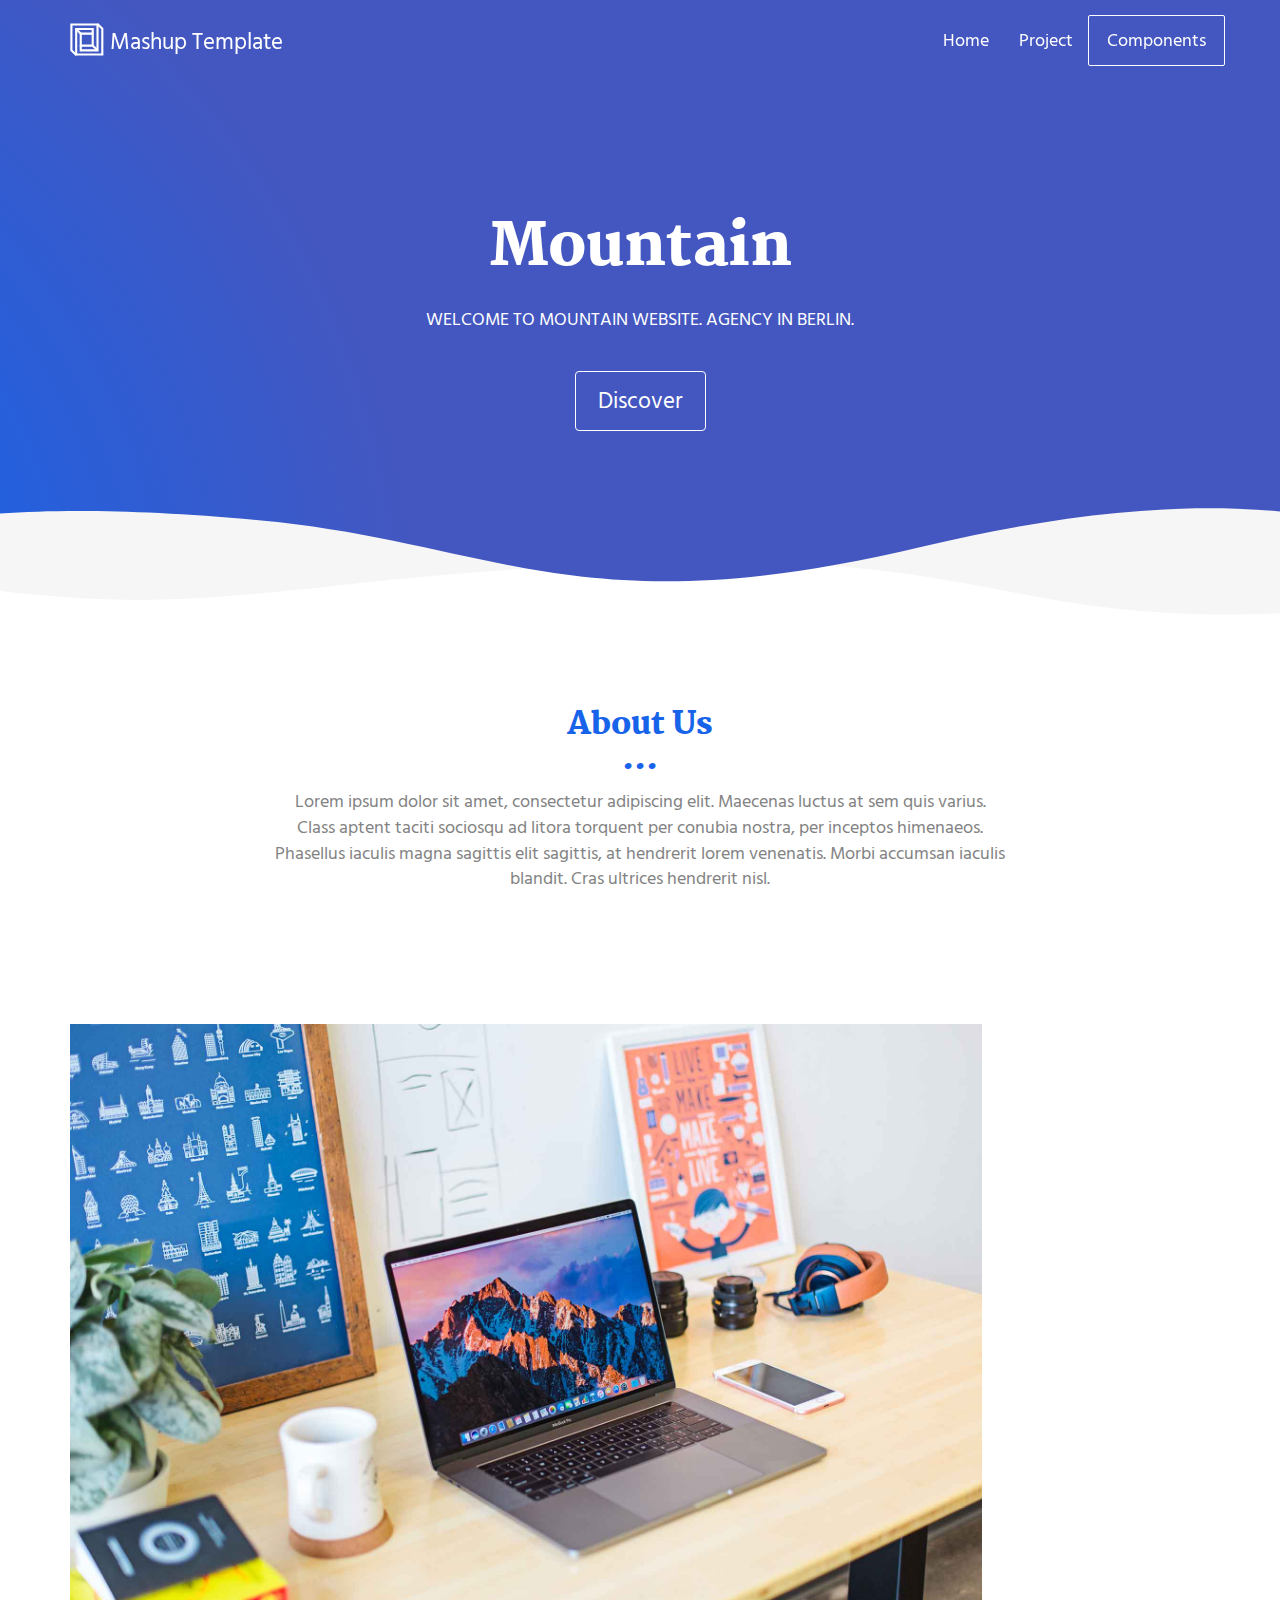
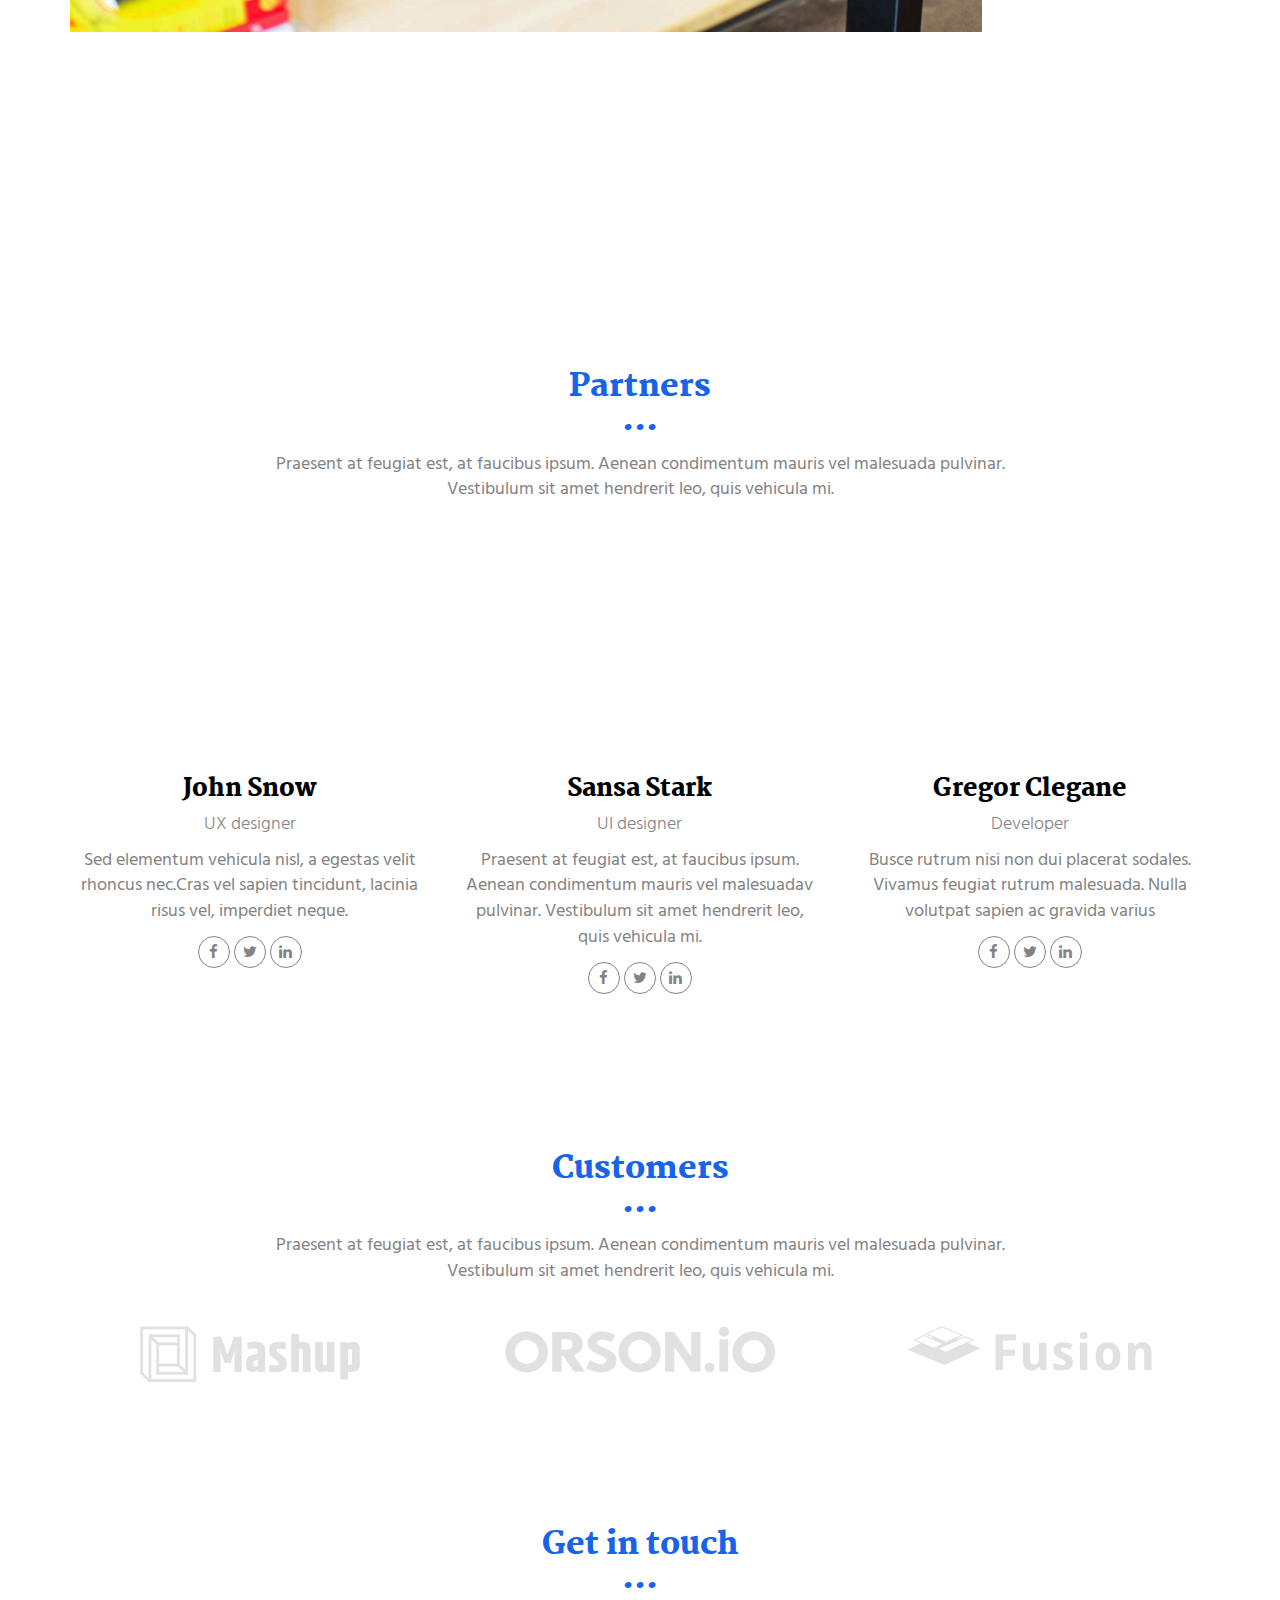
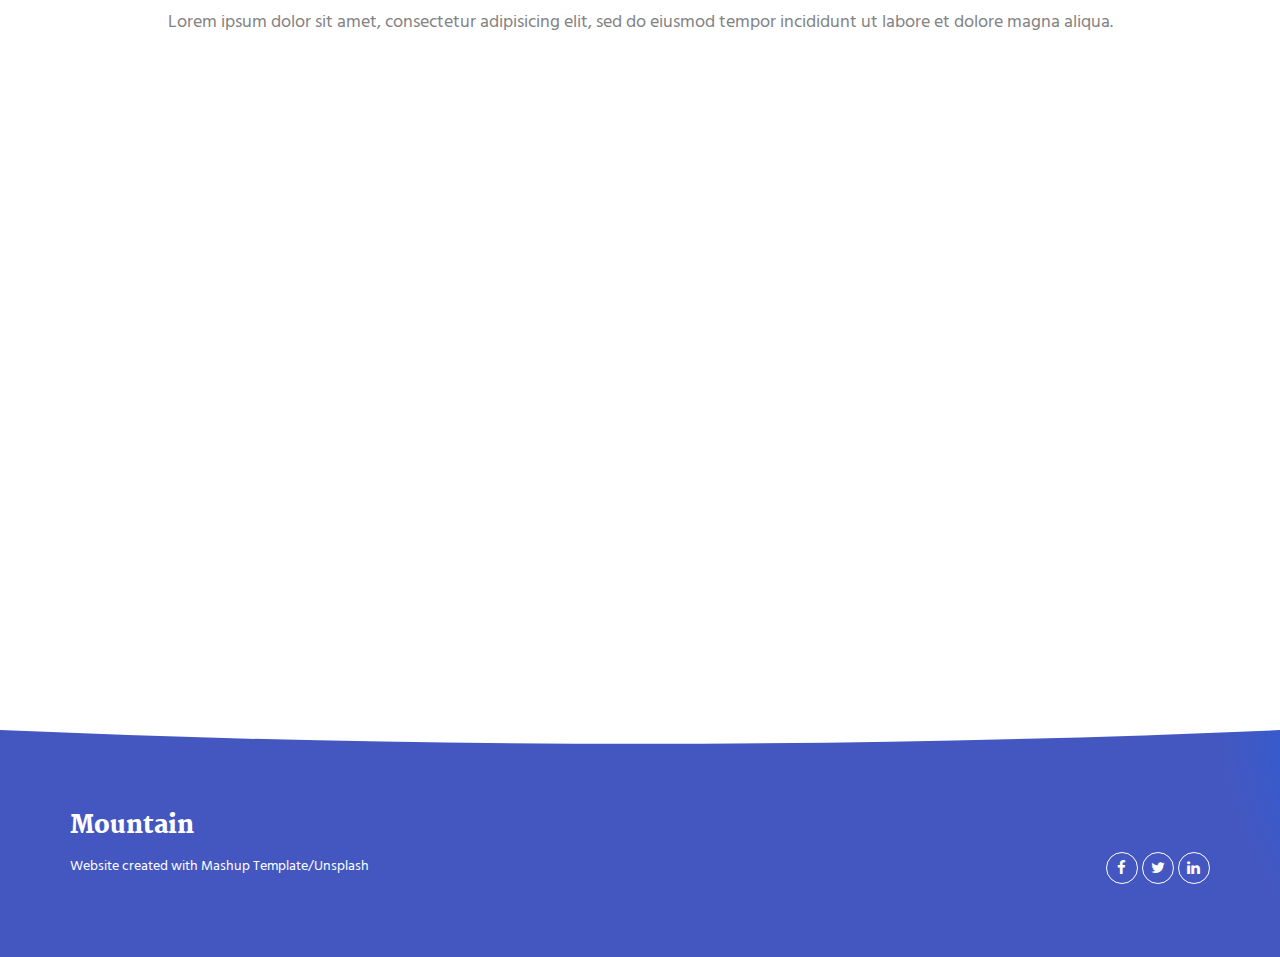
==== mountain/index.html @ 23a7d049 "portfolio format two" ====
<!DOCTYPE html>
<html lang="en">

<head>
  <meta charset="UTF-8">
  <meta content="IE=edge" http-equiv="X-UA-Compatible">
  <meta content="width=device-width,initial-scale=1" name="viewport">
  <meta content="description" name="description">
  <meta name="google" content="notranslate" />
  <meta content="Mashup templates have been developped by Orson.io team" name="author">

  <!-- Disable tap highlight on IE -->
  <meta name="msapplication-tap-highlight" content="no">
  
  
  <link rel="apple-touch-icon" sizes="180x180" href="./assets/apple-icon-180x180.png">
  <link href="./assets/favicon.ico" rel="icon">

  <link href="" rel="stylesheet">


  <title>Title page</title>

<link href="./main.550dcf66.css" rel="stylesheet"></head>

<body> <!-- Add your content of header -->
<header>
  <nav class="navbar navbar-default active">
    <div class="container">
      <div class="navbar-header">
        <button type="button" class="navbar-toggle collapsed" data-toggle="collapse" data-target="#navbar-collapse" aria-expanded="false">
          <span class="sr-only">Toggle navigation</span>
          <span class="icon-bar"></span>
          <span class="icon-bar"></span>
          <span class="icon-bar"></span>
        </button>
        <a class="navbar-brand" href="./index.html" title="">
          <img src="./assets/images/mashup-icon.svg" class="navbar-logo-img" alt="">
          Mashup Template
        </a>
      </div>

      <div class="collapse navbar-collapse" id="navbar-collapse">
        <ul class="nav navbar-nav navbar-right">
          <li><a href="./index.html" title="">Home</a></li>
          <li><a href="./project.html" title="">Project</a></li>
          <li>
            <p>
              <a href="./components.html" class="btn btn-default navbar-btn" title="">Components</a>
            </p>
          </li>

        </ul>
      </div> 
    </div>
  </nav>
</header>

<!-- Add your site or app content here -->
  <div class="hero-full-container background-image-container white-text-container">
    <div class="container">
      <div class="row">
        <div class="col-xs-12">
          <h1>Mountain</h1>
          <p>WELCOME TO MOUNTAIN WEBSITE. AGENCY IN BERLIN.</p>
          <br>
          <a href="./project.html" class="btn btn-default btn-lg" title="">Discover</a>
        </div>
      </div>
    </div>
  </div>

  <div class="section-container">
    <div class="container">
      <div class="row">
        <div class="col-xs-12 col-md-8 col-md-offset-2">
          <div class="text-center">
            <h2>About Us</h2>
            <p>Lorem ipsum dolor sit amet, consectetur adipiscing elit. Maecenas luctus at sem quis varius. 
            <br>
            Class aptent taciti sociosqu ad litora torquent per conubia nostra, per inceptos himenaeos. Phasellus iaculis magna sagittis elit sagittis, at hendrerit lorem venenatis. Morbi accumsan iaculis blandit. Cras ultrices hendrerit nisl.</p>
          </div>
       </div>
      </div>
    </div>
  </div>

  <div class="section-container">
    <div class="container">
      <div class="row">      
          <div class="col-xs-12">


            <div id="carousel-example-generic" class="carousel carousel-fade slide" data-ride="carousel">
                
                <div class="carousel-inner" role="listbox">

                    <div class="item active">
                        <img class="img-responsive" src="./assets/images/img-06.jpg" alt="First slide">
                        <div class="carousel-caption card-shadow reveal">
                          
                          <h3>Moon</h3>
                          <a class="left carousel-control" href="#carousel-example-generic" role="button" data-slide="prev">
                            <i class="fa fa-chevron-left" aria-hidden="true"></i>
                            <span class="sr-only">Previous</span>
                          </a>
                          <a class="right carousel-control" href="#carousel-example-generic" role="button" data-slide="next">
                            <i class="fa fa-chevron-right" aria-hidden="true"></i>
                            <span class="sr-only">Next</span>
                          </a>
                          <p>
                            Sed id tellus in risus pre
                            tium imperdiet eu lobortis dolor. Sed pellentesque, urna ac viverra lacinia, erat mauris venenatis purus, mollis egestas urna purus ac ex.
                            Aenean nunc sem, lobortis at elit non, lobortis laoreet nibh. Maecenas at mi ipsum.
                          </p>
                          
                          <p>
                            Quisque tempor, ligula pharetra luctus elementum, arcu nisl suscipit ante, pharetra commodo dui est et enim. Sed eu vestibulum elit. Donec ut libero non.
                          </p>
                          <a href="./project.html" class="btn btn-primary" title="">
                            Discover
                          </a>
                        </div>
                    </div>
                    <div class="item">
                        <img class="img-responsive" src="./assets/images/img-07.jpg" alt="First slide">
                        <div class="carousel-caption card-shadow reveal">

                          <h3>Lbortis</h3>
                            <a class="left carousel-control" href="#carousel-example-generic" role="button" data-slide="prev">
                              <i class="fa fa-chevron-left" aria-hidden="true"></i>
                              <span class="sr-only">Previous</span>
                            </a>
                            <a class="right carousel-control" href="#carousel-example-generic" role="button" data-slide="next">
                              <i class="fa fa-chevron-right" aria-hidden="true"></i>
                              <span class="sr-only">Next</span>
                            </a>
                          <p>
                            Pre id tellus in risus pre
                            tium imperdiet eu lobortis dolor. Sed pellentesque, urna ac viverra lacinia, erat mauris venenatis purus, mollis egestas urna purus ac ex.
                            Aenean nunc sem, lobortis at elit non, lobortis laoreet nibh. Maecenas at mi ipsum.
                          </p>
                          
                          <p>
                            Quisque tempor, ligula pharetra luctus elementum, arcu nisl suscipit ante, pharetra commodo dui est et enim. Sed eu vestibulum elit. Donec ut libero non.
                          </p>
                          <a href="./project.html" class="btn btn-primary" title="">
                            Discover
                          </a>
                        </div>
                    </div>
                </div>
               
            </div>

           
          </div>
          
        </div>  
      
    </div>
  </div>

  <div class="section-container">
    <div class="container text-center">
      <div class="row section-container-spacer">
        <div class="col-xs-12 col-md-12">
          <h2>Partners</h2>
          <p>Praesent at feugiat est, at faucibus ipsum. Aenean condimentum mauris vel malesuada pulvinar. <br>Vestibulum sit amet hendrerit leo, quis vehicula mi.</p>
        </div>  
      </div>
      <div class="row">
        <div class="col-xs-12 col-md-4">
          <img src="./assets/images/profil-01.jpg" alt="" class="reveal img-responsive reveal-content image-center">
          <h3>John Snow</h3>
          <h4>UX designer</h4>
          <p>Sed elementum vehicula nisl, a egestas velit rhoncus nec.Cras vel sapien tincidunt, lacinia risus vel, imperdiet neque.</p>
          <p>
            <a href="https://facebook.com/" class="social-round-icon fa-icon" title="">
              <i class="fa fa-facebook" aria-hidden="true"></i>
            </a>
            <a href="https://twitter.com/" class="social-round-icon fa-icon" title="">
              <i class="fa fa-twitter" aria-hidden="true"></i>
            </a>
            <a href="https://www.linkedin.com/" class="social-round-icon fa-icon" title="">
              <i class="fa fa-linkedin" aria-hidden="true"></i>
            </a>
          </p>
        </div>
       
        <div class="col-xs-12 col-md-4">
          <img src="./assets/images/profil-02.jpg" alt="" class="reveal img-responsive reveal-content image-center">
          <h3>Sansa Stark</h3>
          <h4>UI designer</h4>
          <p>Praesent at feugiat est, at faucibus ipsum. Aenean condimentum mauris vel malesuadav pulvinar. Vestibulum sit amet hendrerit leo, quis vehicula mi.</p>
          <p>
            <a href="https://facebook.com/" class="social-round-icon fa-icon" title="">
              <i class="fa fa-facebook" aria-hidden="true"></i>
            </a>
            <a href="https://twitter.com/" class="social-round-icon fa-icon" title="">
              <i class="fa fa-twitter" aria-hidden="true"></i>
            </a>
            <a href="https://www.linkedin.com/" class="social-round-icon fa-icon" title="">
              <i class="fa fa-linkedin" aria-hidden="true"></i>
            </a>
          </p>
        </div>
        <div class="col-xs-12 col-md-4">
          <img src="./assets/images/profil-03.jpg" alt="" class="reveal img-responsive reveal-content image-center">
          <h3>Gregor Clegane</h3>
          <h4>Developer</h4>
          <p>Busce rutrum nisi non dui placerat sodales. Vivamus feugiat rutrum malesuada. Nulla volutpat sapien ac gravida varius</p>
          <p>
            <a href="https://facebook.com/" class="social-round-icon fa-icon" title="">
              <i class="fa fa-facebook" aria-hidden="true"></i>
            </a>
            <a href="https://twitter.com/" class="social-round-icon fa-icon" title="">
              <i class="fa fa-twitter" aria-hidden="true"></i>
            </a>
            <a href="https://www.linkedin.com/" class="social-round-icon fa-icon" title="">
              <i class="fa fa-linkedin" aria-hidden="true"></i>
            </a>
          </p>
        </div>
      </div>
    </div>
  </div>

  <div class="section-container">
    <div class="container text-center">
      <div class="row section-container-spacer">
        <div class="col-xs-12 col-md-12">
          <h2 class="text-center">Customers</h2>
          <p>Praesent at feugiat est, at faucibus ipsum. Aenean condimentum mauris vel malesuada pulvinar. <br>Vestibulum sit amet hendrerit leo, quis vehicula mi.</p>
        </div>  
      </div>
      <div class="row">
        <div class="col-xs-12 col-md-4">
          <img src="./assets/images/logo-01.png" alt="" class="img-responsive reveal-content image-center">

        </div>
       
        <div class="col-xs-12 col-md-4">
          <img src="./assets/images/logo-02.png" alt="" class="img-responsive reveal-content image-center">
        </div>
        <div class="col-xs-12 col-md-4">
          <img src="./assets/images/logo-03.png" alt="" class="img-responsive reveal-content image-center">
        </div>
      </div>
    </div>
  </div>
 
 
  <div class="section-container contact-container">
    <div class="container">
      <div class="row">
        <div class="col-xs-12 col-md-12">
          <div class="section-container-spacer">
            <h2 class="text-center">Get in touch</h2>
            <p class="text-center">Lorem ipsum dolor sit amet, consectetur adipisicing elit, sed do eiusmod
            tempor incididunt ut labore et dolore magna aliqua.</p>
          </div>
          <div class="card-container">
            <div class="card card-shadow col-xs-10 col-xs-offset-1 col-md-8 col-md-offset-2 reveal">
              <form action="" class="reveal-content">
                <div class="row">
                  <div class="col-md-7">
                    <div class="form-group">
                      <input type="email" class="form-control" id="email" placeholder="Email">
                    </div>
                    <div class="form-group">
                      <input type="text" class="form-control" id="subject" placeholder="Subject">
                    </div>
                    <div class="form-group">
                      <textarea class="form-control" rows="3" placeholder="Enter your message"></textarea>
                    </div>
                    <button type="submit" class="btn btn-primary">Send message</button>
                  </div>
                  <div class="col-md-5">
                    <ul class="list-unstyled address-container">
                      <li>
                        <span class="fa-icon">
                          <i class="fa fa-phone" aria-hidden="true"></i>
                        </span>
                        + 33 9 07 45 12 65
                      </li>
                      <li>
                        <span class="fa-icon">
                          <i class="fa fa fa-map-o" aria-hidden="true"></i>
                        </span>
                        42 rue Moulbert 75016 Paris
                      </li>
                    </ul>
                  </div>
                </div>
              </form>
            </div>
            <div class="card-image col-xs-12" style="background-image: url('/assets/images/img-01.jpg')">
            </div>
          </div>
        </div>  
      </div>
    </div>
  </div>

<script>
  document.addEventListener("DOMContentLoaded", function (event) {
    navbarFixedTopAnimation();
  });
</script>

<footer class="footer-container white-text-container">
  <div class="container">
    <div class="row">

     
      <div class="col-xs-12">
        <h3>Mountain</h3>

        <div class="row">
          <div class="col-xs-12 col-sm-7">
            <p><small>Website created with <a href="http://www.mashup-template.com/" title="Create website with free html template">Mashup Template</a>/<a href="https://www.unsplash.com/" title="Beautiful Free Images">Unsplash</a></small>
            </p>
          </div>
          <div class="col-xs-12 col-sm-5">
            <p class="text-right">
              <a href="https://facebook.com/" class="social-round-icon white-round-icon fa-icon" title="">
                <i class="fa fa-facebook" aria-hidden="true"></i>
              </a>
              <a href="https://twitter.com/" class="social-round-icon white-round-icon fa-icon" title="">
                <i class="fa fa-twitter" aria-hidden="true"></i>
              </a>
              <a href="https://www.linkedin.com/" class="social-round-icon white-round-icon fa-icon" title="">
                <i class="fa fa-linkedin" aria-hidden="true"></i>
              </a>
            </p>
          </div>
        </div>
        
        
      </div>
    </div>
  </div>
</footer>

<script>
  document.addEventListener("DOMContentLoaded", function (event) {
    navActivePage();
    scrollRevelation('.reveal');
  });
</script>

<!-- Google Analytics: change UA-XXXXX-X to be your site's ID 

<script>
  (function (i, s, o, g, r, a, m) {
    i['GoogleAnalyticsObject'] = r; i[r] = i[r] || function () {
      (i[r].q = i[r].q || []).push(arguments)
    }, i[r].l = 1 * new Date(); a = s.createElement(o),
      m = s.getElementsByTagName(o)[0]; a.async = 1; a.src = g; m.parentNode.insertBefore(a, m)
  })(window, document, 'script', '//www.google-analytics.com/analytics.js', 'ga');
  ga('create', 'UA-XXXXX-X', 'auto');
  ga('send', 'pageview');
</script>

--> <script type="text/javascript" src="./main.0cf8b554.js"></script></body>

</html>
---- mountain/main.550dcf66.css ----
@import url(https://fonts.googleapis.com/css?family=Hind+Siliguri:300,600|Martel:400,900);@import url(https://maxcdn.bootstrapcdn.com/font-awesome/4.7.0/css/font-awesome.min.css);/*!
 * Bootstrap v3.3.7 (http://getbootstrap.com)
 * Copyright 2011-2016 Twitter, Inc.
 * Licensed under MIT (https://github.com/twbs/bootstrap/blob/master/LICENSE)
 */
/*! normalize.css v3.0.3 | MIT License | github.com/necolas/normalize.css */html{font-family:sans-serif;-ms-text-size-adjust:100%;-webkit-text-size-adjust:100%}body{margin:0}article,aside,details,figcaption,figure,footer,header,hgroup,main,menu,nav,section,summary{display:block}audio,canvas,progress,video{display:inline-block;vertical-align:baseline}audio:not([controls]){display:none;height:0}[hidden],template{display:none}a{background-color:transparent}a:active,a:hover{outline:0}abbr[title]{border-bottom:1px dotted}b,strong{font-weight:700}dfn{font-style:italic}h1{font-size:2em;margin:.67em 0}mark{background:#ff0;color:#000}small{font-size:80%}sub,sup{font-size:75%;line-height:0;position:relative;vertical-align:baseline}sup{top:-.5em}sub{bottom:-.25em}img{border:0}svg:not(:root){overflow:hidden}figure{margin:1em 40px}hr{box-sizing:content-box;height:0}pre{overflow:auto}code,kbd,pre,samp{font-family:monospace,monospace;font-size:1em}button,input,optgroup,select,textarea{color:inherit;font:inherit;margin:0}button{overflow:visible}button,select{text-transform:none}button,html input[type=button],input[type=reset],input[type=submit]{-webkit-appearance:button;cursor:pointer}button[disabled],html input[disabled]{cursor:default}button::-moz-focus-inner,input::-moz-focus-inner{border:0;padding:0}input{line-height:normal}input[type=checkbox],input[type=radio]{box-sizing:border-box;padding:0}input[type=number]::-webkit-inner-spin-button,input[type=number]::-webkit-outer-spin-button{height:auto}input[type=search]{-webkit-appearance:textfield;box-sizing:content-box}input[type=search]::-webkit-search-cancel-button,input[type=search]::-webkit-search-decoration{-webkit-appearance:none}fieldset{border:1px solid silver;margin:0 2px;padding:.35em .625em .75em}textarea{overflow:auto}optgroup{font-weight:700}table{border-collapse:collapse;border-spacing:0}td,th{padding:0}

/*! Source: https://github.com/h5bp/html5-boilerplate/blob/master/src/css/main.css */@media print{*,:after,:before{background:transparent!important;color:#000!important;box-shadow:none!important;text-shadow:none!important}a,a:visited{text-decoration:underline}a[href]:after{content:" (" attr(href) ")"}abbr[title]:after{content:" (" attr(title) ")"}a[href^="#"]:after,a[href^="javascript:"]:after{content:""}blockquote,pre{border:1px solid #999;page-break-inside:avoid}thead{display:table-header-group}img,tr{page-break-inside:avoid}img{max-width:100%!important}h2,h3,p{orphans:3;widows:3}h2,h3{page-break-after:avoid}.navbar{display:none}.btn>.caret,.dropup>.btn>.caret{border-top-color:#000!important}.label{border:1px solid #000}.table{border-collapse:collapse!important}.table td,.table th{background-color:#fff!important}.table-bordered td,.table-bordered th{border:1px solid #ddd!important}}*,:after,:before{-webkit-box-sizing:border-box;-moz-box-sizing:border-box;box-sizing:border-box}html{font-size:10px;-webkit-tap-highlight-color:transparent}body{font-family:Hind Siliguri,Helvetica,Arial,sans-serif;font-size:18px;line-height:1.42857;color:#838383;background-color:#fff}button,input,select,textarea{font-family:inherit;font-size:inherit;line-height:inherit}a{color:#1763e9;text-decoration:none}a:focus,a:hover{color:#1045a4;text-decoration:underline}a:focus{outline:5px auto -webkit-focus-ring-color;outline-offset:-2px}figure{margin:0}img{vertical-align:middle}.img-responsive{display:block;max-width:100%;height:auto}.img-rounded{border-radius:4px}.img-thumbnail{padding:4px;line-height:1.42857;background-color:#fff;border:1px solid #ddd;border-radius:2px;-webkit-transition:all .2s ease-in-out;-o-transition:all .2s ease-in-out;transition:all .2s ease-in-out;display:inline-block;max-width:100%;height:auto}.img-circle{border-radius:50%}hr{margin-top:25px;margin-bottom:25px;border:0;border-top:1px solid #eee}.sr-only{position:absolute;width:1px;height:1px;margin:-1px;padding:0;overflow:hidden;clip:rect(0,0,0,0);border:0}.sr-only-focusable:active,.sr-only-focusable:focus{position:static;width:auto;height:auto;margin:0;overflow:visible;clip:auto}[role=button]{cursor:pointer}.h1,.h2,.h3,.h4,.h5,.h6,h1,h2,h3,h4,h5,h6{font-family:Martel,Times New Roman,Times,serif;font-weight:900;line-height:1.1;color:#1763e9}.h1 .small,.h1 small,.h2 .small,.h2 small,.h3 .small,.h3 small,.h4 .small,.h4 small,.h5 .small,.h5 small,.h6 .small,.h6 small,h1 .small,h1 small,h2 .small,h2 small,h3 .small,h3 small,h4 .small,h4 small,h5 .small,h5 small,h6 .small,h6 small{font-weight:400;line-height:1;color:#777}.h1,.h2,.h3,h1,h2,h3{margin-top:25px;margin-bottom:12.5px}.h1 .small,.h1 small,.h2 .small,.h2 small,.h3 .small,.h3 small,h1 .small,h1 small,h2 .small,h2 small,h3 .small,h3 small{font-size:65%}.h4,.h5,.h6,h4,h5,h6{margin-top:12.5px;margin-bottom:12.5px}.h4 .small,.h4 small,.h5 .small,.h5 small,.h6 .small,.h6 small,h4 .small,h4 small,h5 .small,h5 small,h6 .small,h6 small{font-size:75%}.h1,h1{font-size:59px}.h2,h2{font-size:31px}.h3,h3{font-size:24px}.h4,.h5,h4,h5{font-size:18px}.h6,h6{font-size:16px}p{margin:0 0 12.5px}.lead{margin-bottom:25px;font-size:20px;font-weight:300;line-height:1.4}@media (min-width:768px){.lead{font-size:27px}}.small,small{font-size:77%}.mark,mark{background-color:#fcf8e3;padding:.2em}.text-left{text-align:left}.text-right{text-align:right}.text-center{text-align:center}.text-justify{text-align:justify}.text-nowrap{white-space:nowrap}.text-lowercase{text-transform:lowercase}.initialism,.text-uppercase{text-transform:uppercase}.text-capitalize{text-transform:capitalize}.text-muted{color:#777}.text-primary{color:#1763e9}a.text-primary:focus,a.text-primary:hover{color:#124fbb}.text-success{color:#fff}a.text-success:focus,a.text-success:hover{color:#e6e6e6}.text-info{color:#31708f}a.text-info:focus,a.text-info:hover{color:#245269}.text-warning{color:#8a6d3b}a.text-warning:focus,a.text-warning:hover{color:#66512c}.text-danger{color:#fff}a.text-danger:focus,a.text-danger:hover{color:#e6e6e6}.bg-primary{color:#fff;background-color:#1763e9}a.bg-primary:focus,a.bg-primary:hover{background-color:#124fbb}.bg-success{background-color:#08005f}a.bg-success:focus,a.bg-success:hover{background-color:#04002c}.bg-info{background-color:#d9edf7}a.bg-info:focus,a.bg-info:hover{background-color:#afd9ee}.bg-warning{background-color:#fcf8e3}a.bg-warning:focus,a.bg-warning:hover{background-color:#f7ecb5}.bg-danger{background-color:#ca044b}a.bg-danger:focus,a.bg-danger:hover{background-color:#980338}.page-header{padding-bottom:11.5px;margin:50px 0 25px;border-bottom:1px solid #eee}ol,ul{margin-top:0;margin-bottom:12.5px}ol ol,ol ul,ul ol,ul ul{margin-bottom:0}.list-inline,.list-unstyled{padding-left:0;list-style:none}.list-inline{margin-left:-5px}.list-inline>li{display:inline-block;padding-left:5px;padding-right:5px}dl{margin-top:0;margin-bottom:25px}dd,dt{line-height:1.42857}dt{font-weight:700}dd{margin-left:0}.dl-horizontal dd:after,.dl-horizontal dd:before{content:" ";display:table}.dl-horizontal dd:after{clear:both}@media (min-width:768px){.dl-horizontal dt{float:left;width:160px;clear:left;text-align:right;overflow:hidden;text-overflow:ellipsis;white-space:nowrap}.dl-horizontal dd{margin-left:180px}}abbr[data-original-title],abbr[title]{cursor:help;border-bottom:1px dotted #777}.initialism{font-size:90%}blockquote{padding:12.5px 25px;margin:0 0 25px;font-size:22.5px;border-left:5px solid #eee}blockquote ol:last-child,blockquote p:last-child,blockquote ul:last-child{margin-bottom:0}blockquote .small,blockquote footer,blockquote small{display:block;font-size:80%;line-height:1.42857;color:#777}blockquote .small:before,blockquote footer:before,blockquote small:before{content:"\2014   \A0"}.blockquote-reverse,blockquote.pull-right{padding-right:15px;padding-left:0;border-right:5px solid #eee;border-left:0;text-align:right}.blockquote-reverse .small:before,.blockquote-reverse footer:before,.blockquote-reverse small:before,blockquote.pull-right .small:before,blockquote.pull-right footer:before,blockquote.pull-right small:before{content:""}.blockquote-reverse .small:after,.blockquote-reverse footer:after,.blockquote-reverse small:after,blockquote.pull-right .small:after,blockquote.pull-right footer:after,blockquote.pull-right small:after{content:"\A0   \2014"}address{margin-bottom:25px;font-style:normal;line-height:1.42857}code,kbd,pre,samp{font-family:Menlo,Monaco,Consolas,Courier New,monospace}code{color:#c7254e;background-color:#f9f2f4}code,kbd{padding:2px 4px;font-size:90%;border-radius:2px}kbd{color:#fff;background-color:#333;box-shadow:inset 0 -1px 0 rgba(0,0,0,.25)}kbd kbd{padding:0;font-size:100%;font-weight:700;box-shadow:none}pre{display:block;padding:12px;margin:0 0 12.5px;font-size:17px;line-height:1.42857;word-break:break-all;word-wrap:break-word;color:#333;background-color:#f5f5f5;border:1px solid #ccc;border-radius:2px}pre code{padding:0;font-size:inherit;color:inherit;white-space:pre-wrap;background-color:transparent;border-radius:0}.pre-scrollable{max-height:340px;overflow-y:scroll}.container{margin-right:auto;margin-left:auto;padding-left:15px;padding-right:15px}.container:after,.container:before{content:" ";display:table}.container:after{clear:both}@media (min-width:768px){.container{width:750px}}@media (min-width:992px){.container{width:970px}}@media (min-width:1200px){.container{width:1170px}}.container-fluid{margin-right:auto;margin-left:auto;padding-left:15px;padding-right:15px}.container-fluid:after,.container-fluid:before{content:" ";display:table}.container-fluid:after{clear:both}.row{margin-left:-15px;margin-right:-15px}.row:after,.row:before{content:" ";display:table}.row:after{clear:both}.col-lg-1,.col-lg-2,.col-lg-3,.col-lg-4,.col-lg-5,.col-lg-6,.col-lg-7,.col-lg-8,.col-lg-9,.col-lg-10,.col-lg-11,.col-lg-12,.col-md-1,.col-md-2,.col-md-3,.col-md-4,.col-md-5,.col-md-6,.col-md-7,.col-md-8,.col-md-9,.col-md-10,.col-md-11,.col-md-12,.col-sm-1,.col-sm-2,.col-sm-3,.col-sm-4,.col-sm-5,.col-sm-6,.col-sm-7,.col-sm-8,.col-sm-9,.col-sm-10,.col-sm-11,.col-sm-12,.col-xs-1,.col-xs-2,.col-xs-3,.col-xs-4,.col-xs-5,.col-xs-6,.col-xs-7,.col-xs-8,.col-xs-9,.col-xs-10,.col-xs-11,.col-xs-12{position:relative;min-height:1px;padding-left:15px;padding-right:15px}.col-xs-1,.col-xs-2,.col-xs-3,.col-xs-4,.col-xs-5,.col-xs-6,.col-xs-7,.col-xs-8,.col-xs-9,.col-xs-10,.col-xs-11,.col-xs-12{float:left}.col-xs-1{width:8.33333%}.col-xs-2{width:16.66667%}.col-xs-3{width:25%}.col-xs-4{width:33.33333%}.col-xs-5{width:41.66667%}.col-xs-6{width:50%}.col-xs-7{width:58.33333%}.col-xs-8{width:66.66667%}.col-xs-9{width:75%}.col-xs-10{width:83.33333%}.col-xs-11{width:91.66667%}.col-xs-12{width:100%}.col-xs-pull-0{right:auto}.col-xs-pull-1{right:8.33333%}.col-xs-pull-2{right:16.66667%}.col-xs-pull-3{right:25%}.col-xs-pull-4{right:33.33333%}.col-xs-pull-5{right:41.66667%}.col-xs-pull-6{right:50%}.col-xs-pull-7{right:58.33333%}.col-xs-pull-8{right:66.66667%}.col-xs-pull-9{right:75%}.col-xs-pull-10{right:83.33333%}.col-xs-pull-11{right:91.66667%}.col-xs-pull-12{right:100%}.col-xs-push-0{left:auto}.col-xs-push-1{left:8.33333%}.col-xs-push-2{left:16.66667%}.col-xs-push-3{left:25%}.col-xs-push-4{left:33.33333%}.col-xs-push-5{left:41.66667%}.col-xs-push-6{left:50%}.col-xs-push-7{left:58.33333%}.col-xs-push-8{left:66.66667%}.col-xs-push-9{left:75%}.col-xs-push-10{left:83.33333%}.col-xs-push-11{left:91.66667%}.col-xs-push-12{left:100%}.col-xs-offset-0{margin-left:0}.col-xs-offset-1{margin-left:8.33333%}.col-xs-offset-2{margin-left:16.66667%}.col-xs-offset-3{margin-left:25%}.col-xs-offset-4{margin-left:33.33333%}.col-xs-offset-5{margin-left:41.66667%}.col-xs-offset-6{margin-left:50%}.col-xs-offset-7{margin-left:58.33333%}.col-xs-offset-8{margin-left:66.66667%}.col-xs-offset-9{margin-left:75%}.col-xs-offset-10{margin-left:83.33333%}.col-xs-offset-11{margin-left:91.66667%}.col-xs-offset-12{margin-left:100%}@media (min-width:768px){.col-sm-1,.col-sm-2,.col-sm-3,.col-sm-4,.col-sm-5,.col-sm-6,.col-sm-7,.col-sm-8,.col-sm-9,.col-sm-10,.col-sm-11,.col-sm-12{float:left}.col-sm-1{width:8.33333%}.col-sm-2{width:16.66667%}.col-sm-3{width:25%}.col-sm-4{width:33.33333%}.col-sm-5{width:41.66667%}.col-sm-6{width:50%}.col-sm-7{width:58.33333%}.col-sm-8{width:66.66667%}.col-sm-9{width:75%}.col-sm-10{width:83.33333%}.col-sm-11{width:91.66667%}.col-sm-12{width:100%}.col-sm-pull-0{right:auto}.col-sm-pull-1{right:8.33333%}.col-sm-pull-2{right:16.66667%}.col-sm-pull-3{right:25%}.col-sm-pull-4{right:33.33333%}.col-sm-pull-5{right:41.66667%}.col-sm-pull-6{right:50%}.col-sm-pull-7{right:58.33333%}.col-sm-pull-8{right:66.66667%}.col-sm-pull-9{right:75%}.col-sm-pull-10{right:83.33333%}.col-sm-pull-11{right:91.66667%}.col-sm-pull-12{right:100%}.col-sm-push-0{left:auto}.col-sm-push-1{left:8.33333%}.col-sm-push-2{left:16.66667%}.col-sm-push-3{left:25%}.col-sm-push-4{left:33.33333%}.col-sm-push-5{left:41.66667%}.col-sm-push-6{left:50%}.col-sm-push-7{left:58.33333%}.col-sm-push-8{left:66.66667%}.col-sm-push-9{left:75%}.col-sm-push-10{left:83.33333%}.col-sm-push-11{left:91.66667%}.col-sm-push-12{left:100%}.col-sm-offset-0{margin-left:0}.col-sm-offset-1{margin-left:8.33333%}.col-sm-offset-2{margin-left:16.66667%}.col-sm-offset-3{margin-left:25%}.col-sm-offset-4{margin-left:33.33333%}.col-sm-offset-5{margin-left:41.66667%}.col-sm-offset-6{margin-left:50%}.col-sm-offset-7{margin-left:58.33333%}.col-sm-offset-8{margin-left:66.66667%}.col-sm-offset-9{margin-left:75%}.col-sm-offset-10{margin-left:83.33333%}.col-sm-offset-11{margin-left:91.66667%}.col-sm-offset-12{margin-left:100%}}@media (min-width:992px){.col-md-1,.col-md-2,.col-md-3,.col-md-4,.col-md-5,.col-md-6,.col-md-7,.col-md-8,.col-md-9,.col-md-10,.col-md-11,.col-md-12{float:left}.col-md-1{width:8.33333%}.col-md-2{width:16.66667%}.col-md-3{width:25%}.col-md-4{width:33.33333%}.col-md-5{width:41.66667%}.col-md-6{width:50%}.col-md-7{width:58.33333%}.col-md-8{width:66.66667%}.col-md-9{width:75%}.col-md-10{width:83.33333%}.col-md-11{width:91.66667%}.col-md-12{width:100%}.col-md-pull-0{right:auto}.col-md-pull-1{right:8.33333%}.col-md-pull-2{right:16.66667%}.col-md-pull-3{right:25%}.col-md-pull-4{right:33.33333%}.col-md-pull-5{right:41.66667%}.col-md-pull-6{right:50%}.col-md-pull-7{right:58.33333%}.col-md-pull-8{right:66.66667%}.col-md-pull-9{right:75%}.col-md-pull-10{right:83.33333%}.col-md-pull-11{right:91.66667%}.col-md-pull-12{right:100%}.col-md-push-0{left:auto}.col-md-push-1{left:8.33333%}.col-md-push-2{left:16.66667%}.col-md-push-3{left:25%}.col-md-push-4{left:33.33333%}.col-md-push-5{left:41.66667%}.col-md-push-6{left:50%}.col-md-push-7{left:58.33333%}.col-md-push-8{left:66.66667%}.col-md-push-9{left:75%}.col-md-push-10{left:83.33333%}.col-md-push-11{left:91.66667%}.col-md-push-12{left:100%}.col-md-offset-0{margin-left:0}.col-md-offset-1{margin-left:8.33333%}.col-md-offset-2{margin-left:16.66667%}.col-md-offset-3{margin-left:25%}.col-md-offset-4{margin-left:33.33333%}.col-md-offset-5{margin-left:41.66667%}.col-md-offset-6{margin-left:50%}.col-md-offset-7{margin-left:58.33333%}.col-md-offset-8{margin-left:66.66667%}.col-md-offset-9{margin-left:75%}.col-md-offset-10{margin-left:83.33333%}.col-md-offset-11{margin-left:91.66667%}.col-md-offset-12{margin-left:100%}}@media (min-width:1200px){.col-lg-1,.col-lg-2,.col-lg-3,.col-lg-4,.col-lg-5,.col-lg-6,.col-lg-7,.col-lg-8,.col-lg-9,.col-lg-10,.col-lg-11,.col-lg-12{float:left}.col-lg-1{width:8.33333%}.col-lg-2{width:16.66667%}.col-lg-3{width:25%}.col-lg-4{width:33.33333%}.col-lg-5{width:41.66667%}.col-lg-6{width:50%}.col-lg-7{width:58.33333%}.col-lg-8{width:66.66667%}.col-lg-9{width:75%}.col-lg-10{width:83.33333%}.col-lg-11{width:91.66667%}.col-lg-12{width:100%}.col-lg-pull-0{right:auto}.col-lg-pull-1{right:8.33333%}.col-lg-pull-2{right:16.66667%}.col-lg-pull-3{right:25%}.col-lg-pull-4{right:33.33333%}.col-lg-pull-5{right:41.66667%}.col-lg-pull-6{right:50%}.col-lg-pull-7{right:58.33333%}.col-lg-pull-8{right:66.66667%}.col-lg-pull-9{right:75%}.col-lg-pull-10{right:83.33333%}.col-lg-pull-11{right:91.66667%}.col-lg-pull-12{right:100%}.col-lg-push-0{left:auto}.col-lg-push-1{left:8.33333%}.col-lg-push-2{left:16.66667%}.col-lg-push-3{left:25%}.col-lg-push-4{left:33.33333%}.col-lg-push-5{left:41.66667%}.col-lg-push-6{left:50%}.col-lg-push-7{left:58.33333%}.col-lg-push-8{left:66.66667%}.col-lg-push-9{left:75%}.col-lg-push-10{left:83.33333%}.col-lg-push-11{left:91.66667%}.col-lg-push-12{left:100%}.col-lg-offset-0{margin-left:0}.col-lg-offset-1{margin-left:8.33333%}.col-lg-offset-2{margin-left:16.66667%}.col-lg-offset-3{margin-left:25%}.col-lg-offset-4{margin-left:33.33333%}.col-lg-offset-5{margin-left:41.66667%}.col-lg-offset-6{margin-left:50%}.col-lg-offset-7{margin-left:58.33333%}.col-lg-offset-8{margin-left:66.66667%}.col-lg-offset-9{margin-left:75%}.col-lg-offset-10{margin-left:83.33333%}.col-lg-offset-11{margin-left:91.66667%}.col-lg-offset-12{margin-left:100%}}table{background-color:transparent}caption{padding-top:8px;padding-bottom:8px;color:#777}caption,th{text-align:left}.table{width:100%;max-width:100%;margin-bottom:25px}.table>tbody>tr>td,.table>tbody>tr>th,.table>tfoot>tr>td,.table>tfoot>tr>th,.table>thead>tr>td,.table>thead>tr>th{padding:8px;line-height:1.42857;vertical-align:top;border-top:1px solid #ddd}.table>thead>tr>th{vertical-align:bottom;border-bottom:2px solid #ddd}.table>caption+thead>tr:first-child>td,.table>caption+thead>tr:first-child>th,.table>colgroup+thead>tr:first-child>td,.table>colgroup+thead>tr:first-child>th,.table>thead:first-child>tr:first-child>td,.table>thead:first-child>tr:first-child>th{border-top:0}.table>tbody+tbody{border-top:2px solid #ddd}.table .table{background-color:#fff}.table-condensed>tbody>tr>td,.table-condensed>tbody>tr>th,.table-condensed>tfoot>tr>td,.table-condensed>tfoot>tr>th,.table-condensed>thead>tr>td,.table-condensed>thead>tr>th{padding:5px}.table-bordered,.table-bordered>tbody>tr>td,.table-bordered>tbody>tr>th,.table-bordered>tfoot>tr>td,.table-bordered>tfoot>tr>th,.table-bordered>thead>tr>td,.table-bordered>thead>tr>th{border:1px solid #ddd}.table-bordered>thead>tr>td,.table-bordered>thead>tr>th{border-bottom-width:2px}.table-striped>tbody>tr:nth-of-type(odd){background-color:#f9f9f9}.table-hover>tbody>tr:hover{background-color:#f5f5f5}table col[class*=col-]{position:static;float:none;display:table-column}table td[class*=col-],table th[class*=col-]{position:static;float:none;display:table-cell}.table>tbody>tr.active>td,.table>tbody>tr.active>th,.table>tbody>tr>td.active,.table>tbody>tr>th.active,.table>tfoot>tr.active>td,.table>tfoot>tr.active>th,.table>tfoot>tr>td.active,.table>tfoot>tr>th.active,.table>thead>tr.active>td,.table>thead>tr.active>th,.table>thead>tr>td.active,.table>thead>tr>th.active{background-color:#f5f5f5}.table-hover>tbody>tr.active:hover>td,.table-hover>tbody>tr.active:hover>th,.table-hover>tbody>tr:hover>.active,.table-hover>tbody>tr>td.active:hover,.table-hover>tbody>tr>th.active:hover{background-color:#e8e8e8}.table>tbody>tr.success>td,.table>tbody>tr.success>th,.table>tbody>tr>td.success,.table>tbody>tr>th.success,.table>tfoot>tr.success>td,.table>tfoot>tr.success>th,.table>tfoot>tr>td.success,.table>tfoot>tr>th.success,.table>thead>tr.success>td,.table>thead>tr.success>th,.table>thead>tr>td.success,.table>thead>tr>th.success{background-color:#08005f}.table-hover>tbody>tr.success:hover>td,.table-hover>tbody>tr.success:hover>th,.table-hover>tbody>tr:hover>.success,.table-hover>tbody>tr>td.success:hover,.table-hover>tbody>tr>th.success:hover{background-color:#060046}.table>tbody>tr.info>td,.table>tbody>tr.info>th,.table>tbody>tr>td.info,.table>tbody>tr>th.info,.table>tfoot>tr.info>td,.table>tfoot>tr.info>th,.table>tfoot>tr>td.info,.table>tfoot>tr>th.info,.table>thead>tr.info>td,.table>thead>tr.info>th,.table>thead>tr>td.info,.table>thead>tr>th.info{background-color:#d9edf7}.table-hover>tbody>tr.info:hover>td,.table-hover>tbody>tr.info:hover>th,.table-hover>tbody>tr:hover>.info,.table-hover>tbody>tr>td.info:hover,.table-hover>tbody>tr>th.info:hover{background-color:#c4e3f3}.table>tbody>tr.warning>td,.table>tbody>tr.warning>th,.table>tbody>tr>td.warning,.table>tbody>tr>th.warning,.table>tfoot>tr.warning>td,.table>tfoot>tr.warning>th,.table>tfoot>tr>td.warning,.table>tfoot>tr>th.warning,.table>thead>tr.warning>td,.table>thead>tr.warning>th,.table>thead>tr>td.warning,.table>thead>tr>th.warning{background-color:#fcf8e3}.table-hover>tbody>tr.warning:hover>td,.table-hover>tbody>tr.warning:hover>th,.table-hover>tbody>tr:hover>.warning,.table-hover>tbody>tr>td.warning:hover,.table-hover>tbody>tr>th.warning:hover{background-color:#faf2cc}.table>tbody>tr.danger>td,.table>tbody>tr.danger>th,.table>tbody>tr>td.danger,.table>tbody>tr>th.danger,.table>tfoot>tr.danger>td,.table>tfoot>tr.danger>th,.table>tfoot>tr>td.danger,.table>tfoot>tr>th.danger,.table>thead>tr.danger>td,.table>thead>tr.danger>th,.table>thead>tr>td.danger,.table>thead>tr>th.danger{background-color:#ca044b}.table-hover>tbody>tr.danger:hover>td,.table-hover>tbody>tr.danger:hover>th,.table-hover>tbody>tr:hover>.danger,.table-hover>tbody>tr>td.danger:hover,.table-hover>tbody>tr>th.danger:hover{background-color:#b10442}.table-responsive{overflow-x:auto;min-height:.01%}@media screen and (max-width:767px){.table-responsive{width:100%;margin-bottom:18.75px;overflow-y:hidden;-ms-overflow-style:-ms-autohiding-scrollbar;border:1px solid #ddd}.table-responsive>.table{margin-bottom:0}.table-responsive>.table>tbody>tr>td,.table-responsive>.table>tbody>tr>th,.table-responsive>.table>tfoot>tr>td,.table-responsive>.table>tfoot>tr>th,.table-responsive>.table>thead>tr>td,.table-responsive>.table>thead>tr>th{white-space:nowrap}.table-responsive>.table-bordered{border:0}.table-responsive>.table-bordered>tbody>tr>td:first-child,.table-responsive>.table-bordered>tbody>tr>th:first-child,.table-responsive>.table-bordered>tfoot>tr>td:first-child,.table-responsive>.table-bordered>tfoot>tr>th:first-child,.table-responsive>.table-bordered>thead>tr>td:first-child,.table-responsive>.table-bordered>thead>tr>th:first-child{border-left:0}.table-responsive>.table-bordered>tbody>tr>td:last-child,.table-responsive>.table-bordered>tbody>tr>th:last-child,.table-responsive>.table-bordered>tfoot>tr>td:last-child,.table-responsive>.table-bordered>tfoot>tr>th:last-child,.table-responsive>.table-bordered>thead>tr>td:last-child,.table-responsive>.table-bordered>thead>tr>th:last-child{border-right:0}.table-responsive>.table-bordered>tbody>tr:last-child>td,.table-responsive>.table-bordered>tbody>tr:last-child>th,.table-responsive>.table-bordered>tfoot>tr:last-child>td,.table-responsive>.table-bordered>tfoot>tr:last-child>th{border-bottom:0}}fieldset{margin:0;min-width:0}fieldset,legend{padding:0;border:0}legend{display:block;width:100%;margin-bottom:25px;font-size:27px;line-height:inherit;color:#333;border-bottom:1px solid #e5e5e5}label{display:inline-block;max-width:100%;margin-bottom:5px;font-weight:700}input[type=search]{-webkit-box-sizing:border-box;-moz-box-sizing:border-box;box-sizing:border-box}input[type=checkbox],input[type=radio]{margin:4px 0 0;margin-top:1px\9;line-height:normal}input[type=file]{display:block}input[type=range]{display:block;width:100%}select[multiple],select[size]{height:auto}input[type=checkbox]:focus,input[type=file]:focus,input[type=radio]:focus{outline:5px auto -webkit-focus-ring-color;outline-offset:-2px}output{padding-top:13px}.form-control,output{display:block;font-size:18px;line-height:1.42857;color:#555}.form-control{width:100%;height:51px;padding:12px 18px;background-color:#fff;background-image:none;border:1px solid #ddd;border-radius:2px;-webkit-box-shadow:inset 0 1px 1px rgba(0,0,0,.075);box-shadow:inset 0 1px 1px rgba(0,0,0,.075);-webkit-transition:border-color .15s ease-in-out,box-shadow .15s ease-in-out;-o-transition:border-color ease-in-out .15s,box-shadow ease-in-out .15s;transition:border-color .15s ease-in-out,box-shadow .15s ease-in-out}.form-control:focus{border-color:#66afe9;-webkit-box-shadow:inset 0 1px 1px rgba(0,0,0,.075),0 0 8px rgba(102,175,233,.6);box-shadow:inset 0 1px 1px rgba(0,0,0,.075),0 0 8px rgba(102,175,233,.6)}.form-control::-moz-placeholder{color:#999;opacity:1}.form-control:-ms-input-placeholder{color:#999}.form-control::-webkit-input-placeholder{color:#999}.form-control::-ms-expand{border:0;background-color:transparent}.form-control[disabled],.form-control[readonly],fieldset[disabled] .form-control{background-color:#eee;opacity:1}.form-control[disabled],fieldset[disabled] .form-control{cursor:not-allowed}textarea.form-control{height:auto}input[type=search]{-webkit-appearance:none}@media screen and (-webkit-min-device-pixel-ratio:0){input[type=date].form-control,input[type=datetime-local].form-control,input[type=month].form-control,input[type=time].form-control{line-height:51px}.input-group-sm>.input-group-btn>input[type=date].btn,.input-group-sm>.input-group-btn>input[type=datetime-local].btn,.input-group-sm>.input-group-btn>input[type=month].btn,.input-group-sm>.input-group-btn>input[type=time].btn,.input-group-sm>input[type=date].form-control,.input-group-sm>input[type=date].input-group-addon,.input-group-sm>input[type=datetime-local].form-control,.input-group-sm>input[type=datetime-local].input-group-addon,.input-group-sm>input[type=month].form-control,.input-group-sm>input[type=month].input-group-addon,.input-group-sm>input[type=time].form-control,.input-group-sm>input[type=time].input-group-addon,.input-group-sm input[type=date],.input-group-sm input[type=datetime-local],.input-group-sm input[type=month],.input-group-sm input[type=time],input[type=date].input-sm,input[type=datetime-local].input-sm,input[type=month].input-sm,input[type=time].input-sm{line-height:37px}.input-group-lg>.input-group-btn>input[type=date].btn,.input-group-lg>.input-group-btn>input[type=datetime-local].btn,.input-group-lg>.input-group-btn>input[type=month].btn,.input-group-lg>.input-group-btn>input[type=time].btn,.input-group-lg>input[type=date].form-control,.input-group-lg>input[type=date].input-group-addon,.input-group-lg>input[type=datetime-local].form-control,.input-group-lg>input[type=datetime-local].input-group-addon,.input-group-lg>input[type=month].form-control,.input-group-lg>input[type=month].input-group-addon,.input-group-lg>input[type=time].form-control,.input-group-lg>input[type=time].input-group-addon,.input-group-lg input[type=date],.input-group-lg input[type=datetime-local],.input-group-lg input[type=month],.input-group-lg input[type=time],input[type=date].input-lg,input[type=datetime-local].input-lg,input[type=month].input-lg,input[type=time].input-lg{line-height:61px}}.form-group{margin-bottom:15px}.checkbox,.radio{position:relative;display:block;margin-top:10px;margin-bottom:10px}.checkbox label,.radio label{min-height:25px;padding-left:20px;margin-bottom:0;font-weight:400;cursor:pointer}.checkbox-inline input[type=checkbox],.checkbox input[type=checkbox],.radio-inline input[type=radio],.radio input[type=radio]{position:absolute;margin-left:-20px;margin-top:4px\9}.checkbox+.checkbox,.radio+.radio{margin-top:-5px}.checkbox-inline,.radio-inline{position:relative;display:inline-block;padding-left:20px;margin-bottom:0;vertical-align:middle;font-weight:400;cursor:pointer}.checkbox-inline+.checkbox-inline,.radio-inline+.radio-inline{margin-top:0;margin-left:10px}.checkbox-inline.disabled,.checkbox.disabled label,.radio-inline.disabled,.radio.disabled label,fieldset[disabled] .checkbox-inline,fieldset[disabled] .checkbox label,fieldset[disabled] .radio-inline,fieldset[disabled] .radio label,fieldset[disabled] input[type=checkbox],fieldset[disabled] input[type=radio],input[type=checkbox].disabled,input[type=checkbox][disabled],input[type=radio].disabled,input[type=radio][disabled]{cursor:not-allowed}.form-control-static{padding-top:13px;padding-bottom:13px;margin-bottom:0;min-height:43px}.form-control-static.input-lg,.form-control-static.input-sm,.input-group-lg>.form-control-static.form-control,.input-group-lg>.form-control-static.input-group-addon,.input-group-lg>.input-group-btn>.form-control-static.btn,.input-group-sm>.form-control-static.form-control,.input-group-sm>.form-control-static.input-group-addon,.input-group-sm>.input-group-btn>.form-control-static.btn{padding-left:0;padding-right:0}.input-group-sm>.form-control,.input-group-sm>.input-group-addon,.input-group-sm>.input-group-btn>.btn,.input-sm{height:37px;padding:7px 10px;font-size:14px;line-height:1.5;border-radius:2px}.input-group-sm>.input-group-btn>select.btn,.input-group-sm>select.form-control,.input-group-sm>select.input-group-addon,select.input-sm{height:37px;line-height:37px}.input-group-sm>.input-group-btn>select[multiple].btn,.input-group-sm>.input-group-btn>textarea.btn,.input-group-sm>select[multiple].form-control,.input-group-sm>select[multiple].input-group-addon,.input-group-sm>textarea.form-control,.input-group-sm>textarea.input-group-addon,select[multiple].input-sm,textarea.input-sm{height:auto}.form-group-sm .form-control{height:37px;padding:7px 10px;font-size:14px;line-height:1.5;border-radius:2px}.form-group-sm select.form-control{height:37px;line-height:37px}.form-group-sm select[multiple].form-control,.form-group-sm textarea.form-control{height:auto}.form-group-sm .form-control-static{height:37px;min-height:39px;padding:8px 10px;font-size:14px;line-height:1.5}.input-group-lg>.form-control,.input-group-lg>.input-group-addon,.input-group-lg>.input-group-btn>.btn,.input-lg{height:61px;padding:14px 22px;font-size:23px;line-height:1.33333;border-radius:4px}.input-group-lg>.input-group-btn>select.btn,.input-group-lg>select.form-control,.input-group-lg>select.input-group-addon,select.input-lg{height:61px;line-height:61px}.input-group-lg>.input-group-btn>select[multiple].btn,.input-group-lg>.input-group-btn>textarea.btn,.input-group-lg>select[multiple].form-control,.input-group-lg>select[multiple].input-group-addon,.input-group-lg>textarea.form-control,.input-group-lg>textarea.input-group-addon,select[multiple].input-lg,textarea.input-lg{height:auto}.form-group-lg .form-control{height:61px;padding:14px 22px;font-size:23px;line-height:1.33333;border-radius:4px}.form-group-lg select.form-control{height:61px;line-height:61px}.form-group-lg select[multiple].form-control,.form-group-lg textarea.form-control{height:auto}.form-group-lg .form-control-static{height:61px;min-height:48px;padding:15px 22px;font-size:23px;line-height:1.33333}.has-feedback{position:relative}.has-feedback .form-control{padding-right:63.75px}.form-control-feedback{position:absolute;top:0;right:0;z-index:2;display:block;width:51px;height:51px;line-height:51px;text-align:center;pointer-events:none}.form-group-lg .form-control+.form-control-feedback,.input-group-lg+.form-control-feedback,.input-group-lg>.form-control+.form-control-feedback,.input-group-lg>.input-group-addon+.form-control-feedback,.input-group-lg>.input-group-btn>.btn+.form-control-feedback,.input-lg+.form-control-feedback{width:61px;height:61px;line-height:61px}.form-group-sm .form-control+.form-control-feedback,.input-group-sm+.form-control-feedback,.input-group-sm>.form-control+.form-control-feedback,.input-group-sm>.input-group-addon+.form-control-feedback,.input-group-sm>.input-group-btn>.btn+.form-control-feedback,.input-sm+.form-control-feedback{width:37px;height:37px;line-height:37px}.has-success .checkbox,.has-success .checkbox-inline,.has-success.checkbox-inline label,.has-success.checkbox label,.has-success .control-label,.has-success .help-block,.has-success .radio,.has-success .radio-inline,.has-success.radio-inline label,.has-success.radio label{color:#fff}.has-success .form-control{border-color:#fff;-webkit-box-shadow:inset 0 1px 1px rgba(0,0,0,.075);box-shadow:inset 0 1px 1px rgba(0,0,0,.075)}.has-success .form-control:focus{border-color:#e6e6e6;-webkit-box-shadow:inset 0 1px 1px rgba(0,0,0,.075),0 0 6px #fff;box-shadow:inset 0 1px 1px rgba(0,0,0,.075),0 0 6px #fff}.has-success .input-group-addon{color:#fff;border-color:#fff;background-color:#08005f}.has-success .form-control-feedback{color:#fff}.has-warning .checkbox,.has-warning .checkbox-inline,.has-warning.checkbox-inline label,.has-warning.checkbox label,.has-warning .control-label,.has-warning .help-block,.has-warning .radio,.has-warning .radio-inline,.has-warning.radio-inline label,.has-warning.radio label{color:#8a6d3b}.has-warning .form-control{border-color:#8a6d3b;-webkit-box-shadow:inset 0 1px 1px rgba(0,0,0,.075);box-shadow:inset 0 1px 1px rgba(0,0,0,.075)}.has-warning .form-control:focus{border-color:#66512c;-webkit-box-shadow:inset 0 1px 1px rgba(0,0,0,.075),0 0 6px #c0a16b;box-shadow:inset 0 1px 1px rgba(0,0,0,.075),0 0 6px #c0a16b}.has-warning .input-group-addon{color:#8a6d3b;border-color:#8a6d3b;background-color:#fcf8e3}.has-warning .form-control-feedback{color:#8a6d3b}.has-error .checkbox,.has-error .checkbox-inline,.has-error.checkbox-inline label,.has-error.checkbox label,.has-error .control-label,.has-error .help-block,.has-error .radio,.has-error .radio-inline,.has-error.radio-inline label,.has-error.radio label{color:#fff}.has-error .form-control{border-color:#fff;-webkit-box-shadow:inset 0 1px 1px rgba(0,0,0,.075);box-shadow:inset 0 1px 1px rgba(0,0,0,.075)}.has-error .form-control:focus{border-color:#e6e6e6;-webkit-box-shadow:inset 0 1px 1px rgba(0,0,0,.075),0 0 6px #fff;box-shadow:inset 0 1px 1px rgba(0,0,0,.075),0 0 6px #fff}.has-error .input-group-addon{color:#fff;border-color:#fff;background-color:#ca044b}.has-error .form-control-feedback{color:#fff}.has-feedback label~.form-control-feedback{top:30px}.has-feedback label.sr-only~.form-control-feedback{top:0}.help-block{display:block;margin-top:5px;margin-bottom:10px;color:#c3c3c3}@media (min-width:768px){.form-inline .form-group{display:inline-block;margin-bottom:0;vertical-align:middle}.form-inline .form-control{display:inline-block;width:auto;vertical-align:middle}.form-inline .form-control-static{display:inline-block}.form-inline .input-group{display:inline-table;vertical-align:middle}.form-inline .input-group .form-control,.form-inline .input-group .input-group-addon,.form-inline .input-group .input-group-btn{width:auto}.form-inline .input-group>.form-control{width:100%}.form-inline .control-label{margin-bottom:0;vertical-align:middle}.form-inline .checkbox,.form-inline .radio{display:inline-block;margin-top:0;margin-bottom:0;vertical-align:middle}.form-inline .checkbox label,.form-inline .radio label{padding-left:0}.form-inline .checkbox input[type=checkbox],.form-inline .radio input[type=radio]{position:relative;margin-left:0}.form-inline .has-feedback .form-control-feedback{top:0}}.form-horizontal .checkbox,.form-horizontal .checkbox-inline,.form-horizontal .radio,.form-horizontal .radio-inline{margin-top:0;margin-bottom:0;padding-top:13px}.form-horizontal .checkbox,.form-horizontal .radio{min-height:38px}.form-horizontal .form-group{margin-left:-15px;margin-right:-15px}.form-horizontal .form-group:after,.form-horizontal .form-group:before{content:" ";display:table}.form-horizontal .form-group:after{clear:both}@media (min-width:768px){.form-horizontal .control-label{text-align:right;margin-bottom:0;padding-top:13px}}.form-horizontal .has-feedback .form-control-feedback{right:15px}@media (min-width:768px){.form-horizontal .form-group-lg .control-label{padding-top:15px;font-size:23px}}@media (min-width:768px){.form-horizontal .form-group-sm .control-label{padding-top:8px;font-size:14px}}.btn{display:inline-block;margin-bottom:0;font-weight:400;text-align:center;vertical-align:middle;touch-action:manipulation;cursor:pointer;background-image:none;border:1px solid transparent;white-space:nowrap;padding:12px 18px;font-size:18px;line-height:1.42857;border-radius:2px;-webkit-user-select:none;-moz-user-select:none;-ms-user-select:none;user-select:none}.btn.active.focus,.btn.active:focus,.btn.focus,.btn:active.focus,.btn:active:focus,.btn:focus{outline:5px auto -webkit-focus-ring-color;outline-offset:-2px}.btn.focus,.btn:focus,.btn:hover{color:#fff;text-decoration:none}.btn.active,.btn:active{outline:0;background-image:none;-webkit-box-shadow:inset 0 3px 5px rgba(0,0,0,.125);box-shadow:inset 0 3px 5px rgba(0,0,0,.125)}.btn.disabled,.btn[disabled],fieldset[disabled] .btn{cursor:not-allowed;opacity:.65;filter:alpha(opacity=65);-webkit-box-shadow:none;box-shadow:none}a.btn.disabled,fieldset[disabled] a.btn{pointer-events:none}.btn-default{color:#fff;background-color:transparent;border-color:#fff}.btn-default.focus,.btn-default:focus{color:#fff;background-color:transparent;border-color:#bfbfbf}.btn-default.active,.btn-default:active,.btn-default:hover,.open>.btn-default.dropdown-toggle{color:#fff;background-color:transparent;border-color:#e0e0e0}.btn-default.active.focus,.btn-default.active:focus,.btn-default.active:hover,.btn-default:active.focus,.btn-default:active:focus,.btn-default:active:hover,.open>.btn-default.dropdown-toggle.focus,.open>.btn-default.dropdown-toggle:focus,.open>.btn-default.dropdown-toggle:hover{color:#fff;background-color:transparent;border-color:#bfbfbf}.btn-default.active,.btn-default:active,.open>.btn-default.dropdown-toggle{background-image:none}.btn-default.disabled.focus,.btn-default.disabled:focus,.btn-default.disabled:hover,.btn-default[disabled].focus,.btn-default[disabled]:focus,.btn-default[disabled]:hover,fieldset[disabled] .btn-default.focus,fieldset[disabled] .btn-default:focus,fieldset[disabled] .btn-default:hover{background-color:transparent;border-color:#fff}.btn-default .badge{color:transparent;background-color:#fff}.btn-primary{color:#1763e9;background-color:transparent;border-color:#1763e9}.btn-primary.focus,.btn-primary:focus{color:#1763e9;background-color:transparent;border-color:#0b3275}.btn-primary.active,.btn-primary:active,.btn-primary:hover,.open>.btn-primary.dropdown-toggle{color:#1763e9;background-color:transparent;border-color:#114bb2}.btn-primary.active.focus,.btn-primary.active:focus,.btn-primary.active:hover,.btn-primary:active.focus,.btn-primary:active:focus,.btn-primary:active:hover,.open>.btn-primary.dropdown-toggle.focus,.open>.btn-primary.dropdown-toggle:focus,.open>.btn-primary.dropdown-toggle:hover{color:#1763e9;background-color:transparent;border-color:#0b3275}.btn-primary.active,.btn-primary:active,.open>.btn-primary.dropdown-toggle{background-image:none}.btn-primary.disabled.focus,.btn-primary.disabled:focus,.btn-primary.disabled:hover,.btn-primary[disabled].focus,.btn-primary[disabled]:focus,.btn-primary[disabled]:hover,fieldset[disabled] .btn-primary.focus,fieldset[disabled] .btn-primary:focus,fieldset[disabled] .btn-primary:hover{background-color:transparent;border-color:#1763e9}.btn-primary .badge{color:transparent;background-color:#1763e9}.btn-success{color:#5cb85c;background-color:transparent;border-color:#5cb85c}.btn-success.focus,.btn-success:focus{color:#5cb85c;background-color:transparent;border-color:#2d672d}.btn-success.active,.btn-success:active,.btn-success:hover,.open>.btn-success.dropdown-toggle{color:#5cb85c;background-color:transparent;border-color:#419641}.btn-success.active.focus,.btn-success.active:focus,.btn-success.active:hover,.btn-success:active.focus,.btn-success:active:focus,.btn-success:active:hover,.open>.btn-success.dropdown-toggle.focus,.open>.btn-success.dropdown-toggle:focus,.open>.btn-success.dropdown-toggle:hover{color:#5cb85c;background-color:transparent;border-color:#2d672d}.btn-success.active,.btn-success:active,.open>.btn-success.dropdown-toggle{background-image:none}.btn-success.disabled.focus,.btn-success.disabled:focus,.btn-success.disabled:hover,.btn-success[disabled].focus,.btn-success[disabled]:focus,.btn-success[disabled]:hover,fieldset[disabled] .btn-success.focus,fieldset[disabled] .btn-success:focus,fieldset[disabled] .btn-success:hover{background-color:transparent;border-color:#5cb85c}.btn-success .badge{color:transparent;background-color:#5cb85c}.btn-info{border-color:#08005f}.btn-info,.btn-info.focus,.btn-info:focus{color:#08005f;background-color:transparent}.btn-info.focus,.btn-info:focus{border-color:#000}.btn-info.active,.btn-info:active,.btn-info:hover,.open>.btn-info.dropdown-toggle{color:#08005f;background-color:transparent;border-color:#030022}.btn-info.active.focus,.btn-info.active:focus,.btn-info.active:hover,.btn-info:active.focus,.btn-info:active:focus,.btn-info:active:hover,.open>.btn-info.dropdown-toggle.focus,.open>.btn-info.dropdown-toggle:focus,.open>.btn-info.dropdown-toggle:hover{color:#08005f;background-color:transparent;border-color:#000}.btn-info.active,.btn-info:active,.open>.btn-info.dropdown-toggle{background-image:none}.btn-info.disabled.focus,.btn-info.disabled:focus,.btn-info.disabled:hover,.btn-info[disabled].focus,.btn-info[disabled]:focus,.btn-info[disabled]:hover,fieldset[disabled] .btn-info.focus,fieldset[disabled] .btn-info:focus,fieldset[disabled] .btn-info:hover{background-color:transparent;border-color:#08005f}.btn-info .badge{color:transparent;background-color:#08005f}.btn-warning{color:#f0ad4e;background-color:transparent;border-color:#f0ad4e}.btn-warning.focus,.btn-warning:focus{color:#f0ad4e;background-color:transparent;border-color:#b06d0f}.btn-warning.active,.btn-warning:active,.btn-warning:hover,.open>.btn-warning.dropdown-toggle{color:#f0ad4e;background-color:transparent;border-color:#eb9316}.btn-warning.active.focus,.btn-warning.active:focus,.btn-warning.active:hover,.btn-warning:active.focus,.btn-warning:active:focus,.btn-warning:active:hover,.open>.btn-warning.dropdown-toggle.focus,.open>.btn-warning.dropdown-toggle:focus,.open>.btn-warning.dropdown-toggle:hover{color:#f0ad4e;background-color:transparent;border-color:#b06d0f}.btn-warning.active,.btn-warning:active,.open>.btn-warning.dropdown-toggle{background-image:none}.btn-warning.disabled.focus,.btn-warning.disabled:focus,.btn-warning.disabled:hover,.btn-warning[disabled].focus,.btn-warning[disabled]:focus,.btn-warning[disabled]:hover,fieldset[disabled] .btn-warning.focus,fieldset[disabled] .btn-warning:focus,fieldset[disabled] .btn-warning:hover{background-color:transparent;border-color:#f0ad4e}.btn-warning .badge{color:transparent;background-color:#f0ad4e}.btn-danger{color:#d9534f;background-color:transparent;border-color:#d9534f}.btn-danger.focus,.btn-danger:focus{color:#d9534f;background-color:transparent;border-color:#8b211e}.btn-danger.active,.btn-danger:active,.btn-danger:hover,.open>.btn-danger.dropdown-toggle{color:#d9534f;background-color:transparent;border-color:#c12e2a}.btn-danger.active.focus,.btn-danger.active:focus,.btn-danger.active:hover,.btn-danger:active.focus,.btn-danger:active:focus,.btn-danger:active:hover,.open>.btn-danger.dropdown-toggle.focus,.open>.btn-danger.dropdown-toggle:focus,.open>.btn-danger.dropdown-toggle:hover{color:#d9534f;background-color:transparent;border-color:#8b211e}.btn-danger.active,.btn-danger:active,.open>.btn-danger.dropdown-toggle{background-image:none}.btn-danger.disabled.focus,.btn-danger.disabled:focus,.btn-danger.disabled:hover,.btn-danger[disabled].focus,.btn-danger[disabled]:focus,.btn-danger[disabled]:hover,fieldset[disabled] .btn-danger.focus,fieldset[disabled] .btn-danger:focus,fieldset[disabled] .btn-danger:hover{background-color:transparent;border-color:#d9534f}.btn-danger .badge{color:transparent;background-color:#d9534f}.btn-link{color:#1763e9;font-weight:400;border-radius:0}.btn-link,.btn-link.active,.btn-link:active,.btn-link[disabled],fieldset[disabled] .btn-link{background-color:transparent;-webkit-box-shadow:none;box-shadow:none}.btn-link,.btn-link:active,.btn-link:focus,.btn-link:hover{border-color:transparent}.btn-link:focus,.btn-link:hover{color:#1045a4;text-decoration:underline;background-color:transparent}.btn-link[disabled]:focus,.btn-link[disabled]:hover,fieldset[disabled] .btn-link:focus,fieldset[disabled] .btn-link:hover{color:#777;text-decoration:none}.btn-group-lg>.btn,.btn-lg{padding:14px 22px;font-size:23px;line-height:1.33333;border-radius:4px}.btn-group-sm>.btn,.btn-sm{padding:7px 10px;font-size:14px;line-height:1.5;border-radius:2px}.btn-group-xs>.btn,.btn-xs{padding:1px 5px;font-size:14px;line-height:1.5;border-radius:2px}.btn-block{display:block;width:100%}.btn-block+.btn-block{margin-top:5px}input[type=button].btn-block,input[type=reset].btn-block,input[type=submit].btn-block{width:100%}.fade{opacity:0;-webkit-transition:opacity .15s linear;-o-transition:opacity .15s linear;transition:opacity .15s linear}.fade.in{opacity:1}.collapse{display:none}.collapse.in{display:block}tr.collapse.in{display:table-row}tbody.collapse.in{display:table-row-group}.collapsing{position:relative;height:0;overflow:hidden;-webkit-transition-property:height,visibility;transition-property:height,visibility;-webkit-transition-duration:.35s;transition-duration:.35s;-webkit-transition-timing-function:ease;transition-timing-function:ease}.caret{display:inline-block;width:0;height:0;margin-left:2px;vertical-align:middle;border-top:4px dashed;border-top:4px solid\9;border-right:4px solid transparent;border-left:4px solid transparent}.dropdown,.dropup{position:relative}.dropdown-toggle:focus{outline:0}.dropdown-menu{position:absolute;top:100%;left:0;z-index:1000;display:none;float:left;min-width:160px;padding:5px 0;margin:2px 0 0;list-style:none;font-size:18px;text-align:left;background-color:#fff;border:1px solid #ccc;border:1px solid rgba(0,0,0,.15);border-radius:2px;-webkit-box-shadow:0 6px 12px rgba(0,0,0,.175);box-shadow:0 6px 12px rgba(0,0,0,.175);background-clip:padding-box}.dropdown-menu.pull-right{right:0;left:auto}.dropdown-menu .divider{height:1px;margin:11.5px 0;overflow:hidden;background-color:#e5e5e5}.dropdown-menu>li>a{display:block;padding:3px 20px;clear:both;font-weight:400;line-height:1.42857;color:#333;white-space:nowrap}.dropdown-menu>li>a:focus,.dropdown-menu>li>a:hover{text-decoration:none;color:#262626;background-color:#f5f5f5}.dropdown-menu>.active>a,.dropdown-menu>.active>a:focus,.dropdown-menu>.active>a:hover{color:#fff;text-decoration:none;outline:0;background-color:#1763e9}.dropdown-menu>.disabled>a,.dropdown-menu>.disabled>a:focus,.dropdown-menu>.disabled>a:hover{color:#777}.dropdown-menu>.disabled>a:focus,.dropdown-menu>.disabled>a:hover{text-decoration:none;background-color:transparent;background-image:none;filter:progid:DXImageTransform.Microsoft.gradient(enabled = false);cursor:not-allowed}.open>.dropdown-menu{display:block}.open>a{outline:0}.dropdown-menu-right{left:auto;right:0}.dropdown-menu-left{left:0;right:auto}.dropdown-header{display:block;padding:3px 20px;font-size:14px;line-height:1.42857;color:#777;white-space:nowrap}.dropdown-backdrop{position:fixed;left:0;right:0;bottom:0;top:0;z-index:990}.pull-right>.dropdown-menu{right:0;left:auto}.dropup .caret,.navbar-fixed-bottom .dropdown .caret{border-top:0;border-bottom:4px dashed;border-bottom:4px solid\9;content:""}.dropup .dropdown-menu,.navbar-fixed-bottom .dropdown .dropdown-menu{top:auto;bottom:100%;margin-bottom:2px}@media (min-width:768px){.navbar-right .dropdown-menu{right:0;left:auto}.navbar-right .dropdown-menu-left{left:0;right:auto}}.btn-group,.btn-group-vertical{position:relative;display:inline-block;vertical-align:middle}.btn-group-vertical>.btn,.btn-group>.btn{position:relative;float:left}.btn-group-vertical>.btn.active,.btn-group-vertical>.btn:active,.btn-group-vertical>.btn:focus,.btn-group-vertical>.btn:hover,.btn-group>.btn.active,.btn-group>.btn:active,.btn-group>.btn:focus,.btn-group>.btn:hover{z-index:2}.btn-group .btn+.btn,.btn-group .btn+.btn-group,.btn-group .btn-group+.btn,.btn-group .btn-group+.btn-group{margin-left:-1px}.btn-toolbar{margin-left:-5px}.btn-toolbar:after,.btn-toolbar:before{content:" ";display:table}.btn-toolbar:after{clear:both}.btn-toolbar .btn,.btn-toolbar .btn-group,.btn-toolbar .input-group{float:left}.btn-toolbar>.btn,.btn-toolbar>.btn-group,.btn-toolbar>.input-group{margin-left:5px}.btn-group>.btn:not(:first-child):not(:last-child):not(.dropdown-toggle){border-radius:0}.btn-group>.btn:first-child{margin-left:0}.btn-group>.btn:first-child:not(:last-child):not(.dropdown-toggle){border-bottom-right-radius:0;border-top-right-radius:0}.btn-group>.btn:last-child:not(:first-child),.btn-group>.dropdown-toggle:not(:first-child){border-bottom-left-radius:0;border-top-left-radius:0}.btn-group>.btn-group{float:left}.btn-group>.btn-group:not(:first-child):not(:last-child)>.btn{border-radius:0}.btn-group>.btn-group:first-child:not(:last-child)>.btn:last-child,.btn-group>.btn-group:first-child:not(:last-child)>.dropdown-toggle{border-bottom-right-radius:0;border-top-right-radius:0}.btn-group>.btn-group:last-child:not(:first-child)>.btn:first-child{border-bottom-left-radius:0;border-top-left-radius:0}.btn-group .dropdown-toggle:active,.btn-group.open .dropdown-toggle{outline:0}.btn-group>.btn+.dropdown-toggle{padding-left:8px;padding-right:8px}.btn-group-lg.btn-group>.btn+.dropdown-toggle,.btn-group>.btn-lg+.dropdown-toggle{padding-left:12px;padding-right:12px}.btn-group.open .dropdown-toggle{-webkit-box-shadow:inset 0 3px 5px rgba(0,0,0,.125);box-shadow:inset 0 3px 5px rgba(0,0,0,.125)}.btn-group.open .dropdown-toggle.btn-link{-webkit-box-shadow:none;box-shadow:none}.btn .caret{margin-left:0}.btn-group-lg>.btn .caret,.btn-lg .caret{border-width:5px 5px 0;border-bottom-width:0}.dropup .btn-group-lg>.btn .caret,.dropup .btn-lg .caret{border-width:0 5px 5px}.btn-group-vertical>.btn,.btn-group-vertical>.btn-group,.btn-group-vertical>.btn-group>.btn{display:block;float:none;width:100%;max-width:100%}.btn-group-vertical>.btn-group:after,.btn-group-vertical>.btn-group:before{content:" ";display:table}.btn-group-vertical>.btn-group:after{clear:both}.btn-group-vertical>.btn-group>.btn{float:none}.btn-group-vertical>.btn+.btn,.btn-group-vertical>.btn+.btn-group,.btn-group-vertical>.btn-group+.btn,.btn-group-vertical>.btn-group+.btn-group{margin-top:-1px;margin-left:0}.btn-group-vertical>.btn:not(:first-child):not(:last-child){border-radius:0}.btn-group-vertical>.btn:first-child:not(:last-child){border-top-right-radius:2px;border-top-left-radius:2px;border-bottom-right-radius:0;border-bottom-left-radius:0}.btn-group-vertical>.btn:last-child:not(:first-child){border-top-right-radius:0;border-top-left-radius:0;border-bottom-right-radius:2px;border-bottom-left-radius:2px}.btn-group-vertical>.btn-group:not(:first-child):not(:last-child)>.btn{border-radius:0}.btn-group-vertical>.btn-group:first-child:not(:last-child)>.btn:last-child,.btn-group-vertical>.btn-group:first-child:not(:last-child)>.dropdown-toggle{border-bottom-right-radius:0;border-bottom-left-radius:0}.btn-group-vertical>.btn-group:last-child:not(:first-child)>.btn:first-child{border-top-right-radius:0;border-top-left-radius:0}.btn-group-justified{display:table;width:100%;table-layout:fixed;border-collapse:separate}.btn-group-justified>.btn,.btn-group-justified>.btn-group{float:none;display:table-cell;width:1%}.btn-group-justified>.btn-group .btn{width:100%}.btn-group-justified>.btn-group .dropdown-menu{left:auto}[data-toggle=buttons]>.btn-group>.btn input[type=checkbox],[data-toggle=buttons]>.btn-group>.btn input[type=radio],[data-toggle=buttons]>.btn input[type=checkbox],[data-toggle=buttons]>.btn input[type=radio]{position:absolute;clip:rect(0,0,0,0);pointer-events:none}.input-group{position:relative;display:table;border-collapse:separate}.input-group[class*=col-]{float:none;padding-left:0;padding-right:0}.input-group .form-control{position:relative;z-index:2;float:left;width:100%;margin-bottom:0}.input-group .form-control:focus{z-index:3}.input-group-addon,.input-group-btn,.input-group .form-control{display:table-cell}.input-group-addon:not(:first-child):not(:last-child),.input-group-btn:not(:first-child):not(:last-child),.input-group .form-control:not(:first-child):not(:last-child){border-radius:0}.input-group-addon,.input-group-btn{width:1%;white-space:nowrap;vertical-align:middle}.input-group-addon{padding:12px 18px;font-size:18px;font-weight:400;line-height:1;color:#555;text-align:center;background-color:#eee;border:1px solid #ddd;border-radius:2px}.input-group-addon.input-sm,.input-group-sm>.input-group-addon,.input-group-sm>.input-group-btn>.input-group-addon.btn{padding:7px 10px;font-size:14px;border-radius:2px}.input-group-addon.input-lg,.input-group-lg>.input-group-addon,.input-group-lg>.input-group-btn>.input-group-addon.btn{padding:14px 22px;font-size:23px;border-radius:4px}.input-group-addon input[type=checkbox],.input-group-addon input[type=radio]{margin-top:0}.input-group-addon:first-child,.input-group-btn:first-child>.btn,.input-group-btn:first-child>.btn-group>.btn,.input-group-btn:first-child>.dropdown-toggle,.input-group-btn:last-child>.btn-group:not(:last-child)>.btn,.input-group-btn:last-child>.btn:not(:last-child):not(.dropdown-toggle),.input-group .form-control:first-child{border-bottom-right-radius:0;border-top-right-radius:0}.input-group-addon:first-child{border-right:0}.input-group-addon:last-child,.input-group-btn:first-child>.btn-group:not(:first-child)>.btn,.input-group-btn:first-child>.btn:not(:first-child),.input-group-btn:last-child>.btn,.input-group-btn:last-child>.btn-group>.btn,.input-group-btn:last-child>.dropdown-toggle,.input-group .form-control:last-child{border-bottom-left-radius:0;border-top-left-radius:0}.input-group-addon:last-child{border-left:0}.input-group-btn{font-size:0;white-space:nowrap}.input-group-btn,.input-group-btn>.btn{position:relative}.input-group-btn>.btn+.btn{margin-left:-1px}.input-group-btn>.btn:active,.input-group-btn>.btn:focus,.input-group-btn>.btn:hover{z-index:2}.input-group-btn:first-child>.btn,.input-group-btn:first-child>.btn-group{margin-right:-1px}.input-group-btn:last-child>.btn,.input-group-btn:last-child>.btn-group{z-index:2;margin-left:-1px}.nav{margin-bottom:0;padding-left:0;list-style:none}.nav:after,.nav:before{content:" ";display:table}.nav:after{clear:both}.nav>li,.nav>li>a{position:relative;display:block}.nav>li>a{padding:10px 15px}.nav>li>a:focus,.nav>li>a:hover{text-decoration:none;background-color:#eee}.nav>li.disabled>a{color:#777}.nav>li.disabled>a:focus,.nav>li.disabled>a:hover{color:#777;text-decoration:none;background-color:transparent;cursor:not-allowed}.nav .open>a,.nav .open>a:focus,.nav .open>a:hover{background-color:#eee;border-color:#1763e9}.nav .nav-divider{height:1px;margin:11.5px 0;overflow:hidden;background-color:#e5e5e5}.nav>li>a>img{max-width:none}.nav-tabs{border-bottom:1px solid #ddd}.nav-tabs>li{float:left;margin-bottom:-1px}.nav-tabs>li>a{margin-right:2px;line-height:1.42857;border:1px solid transparent;border-radius:2px 2px 0 0}.nav-tabs>li>a:hover{border-color:#eee #eee #ddd}.nav-tabs>li.active>a,.nav-tabs>li.active>a:focus,.nav-tabs>li.active>a:hover{color:#555;background-color:#fff;border:1px solid #ddd;border-bottom-color:transparent;cursor:default}.nav-pills>li{float:left}.nav-pills>li>a{border-radius:2px}.nav-pills>li+li{margin-left:2px}.nav-pills>li.active>a,.nav-pills>li.active>a:focus,.nav-pills>li.active>a:hover{color:#fff;background-color:#1763e9}.nav-stacked>li{float:none}.nav-stacked>li+li{margin-top:2px;margin-left:0}.nav-justified,.nav-tabs.nav-justified{width:100%}.nav-justified>li,.nav-tabs.nav-justified>li{float:none}.nav-justified>li>a,.nav-tabs.nav-justified>li>a{text-align:center;margin-bottom:5px}.nav-justified>.dropdown .dropdown-menu{top:auto;left:auto}@media (min-width:768px){.nav-justified>li,.nav-tabs.nav-justified>li{display:table-cell;width:1%}.nav-justified>li>a,.nav-tabs.nav-justified>li>a{margin-bottom:0}}.nav-tabs-justified,.nav-tabs.nav-justified{border-bottom:0}.nav-tabs-justified>li>a,.nav-tabs.nav-justified>li>a{margin-right:0;border-radius:2px}.nav-tabs-justified>.active>a,.nav-tabs-justified>.active>a:focus,.nav-tabs-justified>.active>a:hover,.nav-tabs.nav-justified>.active>a,.nav-tabs.nav-justified>.active>a:focus,.nav-tabs.nav-justified>.active>a:hover{border:1px solid #ddd}@media (min-width:768px){.nav-tabs-justified>li>a,.nav-tabs.nav-justified>li>a{border-bottom:1px solid #ddd;border-radius:2px 2px 0 0}.nav-tabs-justified>.active>a,.nav-tabs-justified>.active>a:focus,.nav-tabs-justified>.active>a:hover,.nav-tabs.nav-justified>.active>a,.nav-tabs.nav-justified>.active>a:focus,.nav-tabs.nav-justified>.active>a:hover{border-bottom-color:#fff}}.tab-content>.tab-pane{display:none}.tab-content>.active{display:block}.nav-tabs .dropdown-menu{margin-top:-1px;border-top-right-radius:0;border-top-left-radius:0}.navbar{position:relative;min-height:80px;margin-bottom:25px;border:1px solid transparent}.navbar:after,.navbar:before{content:" ";display:table}.navbar:after{clear:both}@media (min-width:768px){.navbar{border-radius:2px}}.navbar-header:after,.navbar-header:before{content:" ";display:table}.navbar-header:after{clear:both}@media (min-width:768px){.navbar-header{float:left}}.navbar-collapse{overflow-x:visible;padding-right:15px;padding-left:15px;border-top:1px solid transparent;box-shadow:inset 0 1px 0 hsla(0,0%,100%,.1);-webkit-overflow-scrolling:touch}.navbar-collapse:after,.navbar-collapse:before{content:" ";display:table}.navbar-collapse:after{clear:both}.navbar-collapse.in{overflow-y:auto}@media (min-width:768px){.navbar-collapse{width:auto;border-top:0;box-shadow:none}.navbar-collapse.collapse{display:block!important;height:auto!important;padding-bottom:0;overflow:visible!important}.navbar-collapse.in{overflow-y:visible}.navbar-fixed-bottom .navbar-collapse,.navbar-fixed-top .navbar-collapse,.navbar-static-top .navbar-collapse{padding-left:0;padding-right:0}}.navbar-fixed-bottom .navbar-collapse,.navbar-fixed-top .navbar-collapse{max-height:340px}@media (max-device-width:480px) and (orientation:landscape){.navbar-fixed-bottom .navbar-collapse,.navbar-fixed-top .navbar-collapse{max-height:200px}}.container-fluid>.navbar-collapse,.container-fluid>.navbar-header,.container>.navbar-collapse,.container>.navbar-header{margin-right:-15px;margin-left:-15px}@media (min-width:768px){.container-fluid>.navbar-collapse,.container-fluid>.navbar-header,.container>.navbar-collapse,.container>.navbar-header{margin-right:0;margin-left:0}}.navbar-static-top{z-index:1000;border-width:0 0 1px}@media (min-width:768px){.navbar-static-top{border-radius:0}}.navbar-fixed-bottom,.navbar-fixed-top{position:fixed;right:0;left:0;z-index:1030}@media (min-width:768px){.navbar-fixed-bottom,.navbar-fixed-top{border-radius:0}}.navbar-fixed-top{top:0;border-width:0 0 1px}.navbar-fixed-bottom{bottom:0;margin-bottom:0;border-width:1px 0 0}.navbar-brand{float:left;padding:27.5px 15px;font-size:23px;line-height:25px;height:80px}.navbar-brand:focus,.navbar-brand:hover{text-decoration:none}.navbar-brand>img{display:block}@media (min-width:768px){.navbar>.container-fluid .navbar-brand,.navbar>.container .navbar-brand{margin-left:-15px}}.navbar-toggle{position:relative;float:right;margin-right:15px;padding:9px 10px;margin-top:23px;margin-bottom:23px;background-color:transparent;background-image:none;border:1px solid transparent;border-radius:2px}.navbar-toggle:focus{outline:0}.navbar-toggle .icon-bar{display:block;width:22px;height:2px;border-radius:1px}.navbar-toggle .icon-bar+.icon-bar{margin-top:4px}@media (min-width:768px){.navbar-toggle{display:none}}.navbar-nav{margin:13.75px -15px}.navbar-nav>li>a{padding-top:10px;padding-bottom:10px;line-height:25px}@media (max-width:767px){.navbar-nav .open .dropdown-menu{position:static;float:none;width:auto;margin-top:0;background-color:transparent;border:0;box-shadow:none}.navbar-nav .open .dropdown-menu .dropdown-header,.navbar-nav .open .dropdown-menu>li>a{padding:5px 15px 5px 25px}.navbar-nav .open .dropdown-menu>li>a{line-height:25px}.navbar-nav .open .dropdown-menu>li>a:focus,.navbar-nav .open .dropdown-menu>li>a:hover{background-image:none}}@media (min-width:768px){.navbar-nav{float:left;margin:0}.navbar-nav>li{float:left}.navbar-nav>li>a{padding-top:27.5px;padding-bottom:27.5px}}.navbar-form{margin:14.5px -15px;padding:10px 15px;border-top:1px solid transparent;border-bottom:1px solid transparent;-webkit-box-shadow:inset 0 1px 0 hsla(0,0%,100%,.1),0 1px 0 hsla(0,0%,100%,.1);box-shadow:inset 0 1px 0 hsla(0,0%,100%,.1),0 1px 0 hsla(0,0%,100%,.1)}@media (min-width:768px){.navbar-form .form-group{display:inline-block;margin-bottom:0;vertical-align:middle}.navbar-form .form-control{display:inline-block;width:auto;vertical-align:middle}.navbar-form .form-control-static{display:inline-block}.navbar-form .input-group{display:inline-table;vertical-align:middle}.navbar-form .input-group .form-control,.navbar-form .input-group .input-group-addon,.navbar-form .input-group .input-group-btn{width:auto}.navbar-form .input-group>.form-control{width:100%}.navbar-form .control-label{margin-bottom:0;vertical-align:middle}.navbar-form .checkbox,.navbar-form .radio{display:inline-block;margin-top:0;margin-bottom:0;vertical-align:middle}.navbar-form .checkbox label,.navbar-form .radio label{padding-left:0}.navbar-form .checkbox input[type=checkbox],.navbar-form .radio input[type=radio]{position:relative;margin-left:0}.navbar-form .has-feedback .form-control-feedback{top:0}}@media (max-width:767px){.navbar-form .form-group{margin-bottom:5px}.navbar-form .form-group:last-child{margin-bottom:0}}@media (min-width:768px){.navbar-form{width:auto;border:0;margin-left:0;margin-right:0;padding-top:0;padding-bottom:0;-webkit-box-shadow:none;box-shadow:none}}.navbar-nav>li>.dropdown-menu{margin-top:0;border-top-right-radius:0;border-top-left-radius:0}.navbar-fixed-bottom .navbar-nav>li>.dropdown-menu{margin-bottom:0;border-top-right-radius:2px;border-top-left-radius:2px;border-bottom-right-radius:0;border-bottom-left-radius:0}.navbar-btn{margin-top:14.5px;margin-bottom:14.5px}.btn-group-sm>.navbar-btn.btn,.navbar-btn.btn-sm{margin-top:21.5px;margin-bottom:21.5px}.btn-group-xs>.navbar-btn.btn,.navbar-btn.btn-xs{margin-top:29px;margin-bottom:29px}.navbar-text{margin-top:27.5px;margin-bottom:27.5px}@media (min-width:768px){.navbar-text{float:left;margin-left:15px;margin-right:15px}}@media (min-width:768px){.navbar-left{float:left!important}.navbar-right{float:right!important;margin-right:-15px}.navbar-right~.navbar-right{margin-right:0}}.navbar-default{background-color:transparent;border-color:transparent}.navbar-default .navbar-brand{color:#fff}.navbar-default .navbar-brand:focus,.navbar-default .navbar-brand:hover{color:#e6e6e6;background-color:transparent}.navbar-default .navbar-text{color:#838383}.navbar-default .navbar-nav>li>a{color:#fff}.navbar-default .navbar-nav>li>a:focus,.navbar-default .navbar-nav>li>a:hover{color:#e6e6e6;background-color:transparent}.navbar-default .navbar-nav>.active>a,.navbar-default .navbar-nav>.active>a:focus,.navbar-default .navbar-nav>.active>a:hover{color:#fff;background-color:transparent}.navbar-default .navbar-nav>.disabled>a,.navbar-default .navbar-nav>.disabled>a:focus,.navbar-default .navbar-nav>.disabled>a:hover{color:#ccc;background-color:transparent}.navbar-default .navbar-toggle{border-color:#ddd}.navbar-default .navbar-toggle:focus,.navbar-default .navbar-toggle:hover{background-color:#ddd}.navbar-default .navbar-toggle .icon-bar{background-color:#888}.navbar-default .navbar-collapse,.navbar-default .navbar-form{border-color:transparent}.navbar-default .navbar-nav>.open>a,.navbar-default .navbar-nav>.open>a:focus,.navbar-default .navbar-nav>.open>a:hover{background-color:transparent;color:#fff}@media (max-width:767px){.navbar-default .navbar-nav .open .dropdown-menu>li>a{color:#fff}.navbar-default .navbar-nav .open .dropdown-menu>li>a:focus,.navbar-default .navbar-nav .open .dropdown-menu>li>a:hover{color:#e6e6e6;background-color:transparent}.navbar-default .navbar-nav .open .dropdown-menu>.active>a,.navbar-default .navbar-nav .open .dropdown-menu>.active>a:focus,.navbar-default .navbar-nav .open .dropdown-menu>.active>a:hover{color:#fff;background-color:transparent}.navbar-default .navbar-nav .open .dropdown-menu>.disabled>a,.navbar-default .navbar-nav .open .dropdown-menu>.disabled>a:focus,.navbar-default .navbar-nav .open .dropdown-menu>.disabled>a:hover{color:#ccc;background-color:transparent}}.navbar-default .navbar-link{color:#fff}.navbar-default .navbar-link:hover{color:#e6e6e6}.navbar-default .btn-link{color:#fff}.navbar-default .btn-link:focus,.navbar-default .btn-link:hover{color:#e6e6e6}.navbar-default .btn-link[disabled]:focus,.navbar-default .btn-link[disabled]:hover,fieldset[disabled] .navbar-default .btn-link:focus,fieldset[disabled] .navbar-default .btn-link:hover{color:#ccc}.navbar-inverse{background-color:#222;border-color:#1763e9}.navbar-inverse .navbar-brand{color:#fff}.navbar-inverse .navbar-brand:focus,.navbar-inverse .navbar-brand:hover{color:#fff;background-color:transparent}.navbar-inverse .navbar-nav>li>a,.navbar-inverse .navbar-text{color:#fff}.navbar-inverse .navbar-nav>li>a:focus,.navbar-inverse .navbar-nav>li>a:hover{color:#fff;background-color:transparent}.navbar-inverse .navbar-nav>.active>a,.navbar-inverse .navbar-nav>.active>a:focus,.navbar-inverse .navbar-nav>.active>a:hover{color:#fff;background-color:#090909}.navbar-inverse .navbar-nav>.disabled>a,.navbar-inverse .navbar-nav>.disabled>a:focus,.navbar-inverse .navbar-nav>.disabled>a:hover{color:#444;background-color:transparent}.navbar-inverse .navbar-toggle{border-color:#333}.navbar-inverse .navbar-toggle:focus,.navbar-inverse .navbar-toggle:hover{background-color:#333}.navbar-inverse .navbar-toggle .icon-bar{background-color:#fff}.navbar-inverse .navbar-collapse,.navbar-inverse .navbar-form{border-color:#101010}.navbar-inverse .navbar-nav>.open>a,.navbar-inverse .navbar-nav>.open>a:focus,.navbar-inverse .navbar-nav>.open>a:hover{background-color:#090909;color:#fff}@media (max-width:767px){.navbar-inverse .navbar-nav .open .dropdown-menu>.dropdown-header{border-color:#1763e9}.navbar-inverse .navbar-nav .open .dropdown-menu .divider{background-color:#1763e9}.navbar-inverse .navbar-nav .open .dropdown-menu>li>a{color:#fff}.navbar-inverse .navbar-nav .open .dropdown-menu>li>a:focus,.navbar-inverse .navbar-nav .open .dropdown-menu>li>a:hover{color:#fff;background-color:transparent}.navbar-inverse .navbar-nav .open .dropdown-menu>.active>a,.navbar-inverse .navbar-nav .open .dropdown-menu>.active>a:focus,.navbar-inverse .navbar-nav .open .dropdown-menu>.active>a:hover{color:#fff;background-color:#090909}.navbar-inverse .navbar-nav .open .dropdown-menu>.disabled>a,.navbar-inverse .navbar-nav .open .dropdown-menu>.disabled>a:focus,.navbar-inverse .navbar-nav .open .dropdown-menu>.disabled>a:hover{color:#444;background-color:transparent}}.navbar-inverse .btn-link,.navbar-inverse .btn-link:focus,.navbar-inverse .btn-link:hover,.navbar-inverse .navbar-link,.navbar-inverse .navbar-link:hover{color:#fff}.navbar-inverse .btn-link[disabled]:focus,.navbar-inverse .btn-link[disabled]:hover,fieldset[disabled] .navbar-inverse .btn-link:focus,fieldset[disabled] .navbar-inverse .btn-link:hover{color:#444}.label{display:inline;padding:.2em .6em .3em;font-size:75%;font-weight:700;line-height:1;color:#fff;text-align:center;white-space:nowrap;vertical-align:baseline;border-radius:.25em}.label:empty{display:none}.btn .label{position:relative;top:-1px}a.label:focus,a.label:hover{color:#fff;text-decoration:none;cursor:pointer}.label-default{background-color:#777}.label-default[href]:focus,.label-default[href]:hover{background-color:#5e5e5e}.label-primary{background-color:#1763e9}.label-primary[href]:focus,.label-primary[href]:hover{background-color:#124fbb}.label-success{background-color:#5cb85c}.label-success[href]:focus,.label-success[href]:hover{background-color:#449d44}.label-info{background-color:#08005f}.label-info[href]:focus,.label-info[href]:hover{background-color:#04002c}.label-warning{background-color:#f0ad4e}.label-warning[href]:focus,.label-warning[href]:hover{background-color:#ec971f}.label-danger{background-color:#d9534f}.label-danger[href]:focus,.label-danger[href]:hover{background-color:#c9302c}.badge{display:inline-block;min-width:10px;padding:3px 7px;font-size:14px;font-weight:700;color:#fff;line-height:1;vertical-align:middle;white-space:nowrap;text-align:center;background-color:#777;border-radius:10px}.badge:empty{display:none}.btn .badge{position:relative;top:-1px}.btn-group-xs>.btn .badge,.btn-xs .badge{top:0;padding:1px 5px}.list-group-item.active>.badge,.nav-pills>.active>a>.badge{color:#1763e9;background-color:#fff}.list-group-item>.badge{float:right}.list-group-item>.badge+.badge{margin-right:5px}.nav-pills>li>a>.badge{margin-left:3px}a.badge:focus,a.badge:hover{color:#fff;text-decoration:none;cursor:pointer}.alert{padding:15px;margin-bottom:25px;border:1px solid transparent;border-radius:2px}.alert h4{margin-top:0;color:inherit}.alert .alert-link{font-weight:700}.alert>p,.alert>ul{margin-bottom:0}.alert>p+p{margin-top:5px}.alert-dismissable,.alert-dismissible{padding-right:35px}.alert-dismissable .close,.alert-dismissible .close{position:relative;top:-2px;right:-21px;color:inherit}.alert-success{background-color:#08005f;border-color:#08005f;color:#fff}.alert-success hr{border-top-color:#060046}.alert-success .alert-link{color:#e6e6e6}.alert-info{background-color:#d9edf7;border-color:#bce8f1;color:#31708f}.alert-info hr{border-top-color:#a6e1ec}.alert-info .alert-link{color:#245269}.alert-warning{background-color:#fcf8e3;border-color:#faebcc;color:#8a6d3b}.alert-warning hr{border-top-color:#f7e1b5}.alert-warning .alert-link{color:#66512c}.alert-danger{background-color:#ca044b;border-color:#ca044b;color:#fff}.alert-danger hr{border-top-color:#b10442}.alert-danger .alert-link{color:#e6e6e6}.embed-responsive{position:relative;display:block;height:0;padding:0;overflow:hidden}.embed-responsive .embed-responsive-item,.embed-responsive embed,.embed-responsive iframe,.embed-responsive object,.embed-responsive video{position:absolute;top:0;left:0;bottom:0;height:100%;width:100%;border:0}.embed-responsive-16by9{padding-bottom:56.25%}.embed-responsive-4by3{padding-bottom:75%}.close{float:right;font-size:27px;font-weight:700;line-height:1;color:#000;text-shadow:0 1px 0 #fff;opacity:.2;filter:alpha(opacity=20)}.close:focus,.close:hover{color:#000;text-decoration:none;cursor:pointer;opacity:.5;filter:alpha(opacity=50)}button.close{padding:0;cursor:pointer;background:transparent;border:0;-webkit-appearance:none}.carousel,.carousel-inner{position:relative}.carousel-inner{overflow:hidden;width:100%}.carousel-inner>.item{display:none;position:relative;-webkit-transition:left .6s ease-in-out;-o-transition:.6s ease-in-out left;transition:left .6s ease-in-out}.carousel-inner>.item>a>img,.carousel-inner>.item>img{display:block;height:auto;line-height:1}@media (-webkit-transform-3d),(transform-3d){.carousel-inner>.item{-webkit-transition:-webkit-transform .6s ease-in-out;-moz-transition:-moz-transform .6s ease-in-out;-o-transition:-o-transform .6s ease-in-out;transition:transform .6s ease-in-out;-webkit-backface-visibility:hidden;-moz-backface-visibility:hidden;backface-visibility:hidden;-webkit-perspective:1000px;-moz-perspective:1000px;perspective:1000px}.carousel-inner>.item.active.right,.carousel-inner>.item.next{-webkit-transform:translate3d(100%,0,0);transform:translate3d(100%,0,0);left:0}.carousel-inner>.item.active.left,.carousel-inner>.item.prev{-webkit-transform:translate3d(-100%,0,0);transform:translate3d(-100%,0,0);left:0}.carousel-inner>.item.active,.carousel-inner>.item.next.left,.carousel-inner>.item.prev.right{-webkit-transform:translateZ(0);transform:translateZ(0);left:0}}.carousel-inner>.active,.carousel-inner>.next,.carousel-inner>.prev{display:block}.carousel-inner>.active{left:0}.carousel-inner>.next,.carousel-inner>.prev{position:absolute;top:0;width:100%}.carousel-inner>.next{left:100%}.carousel-inner>.prev{left:-100%}.carousel-inner>.next.left,.carousel-inner>.prev.right{left:0}.carousel-inner>.active.left{left:-100%}.carousel-inner>.active.right{left:100%}.carousel-control{position:absolute;top:0;left:0;bottom:0;width:15%;opacity:.5;filter:alpha(opacity=50);font-size:20px;color:#fff;text-align:center;text-shadow:0 1px 2px rgba(0,0,0,.6);background-color:transparent}.carousel-control.left{background-image:-webkit-linear-gradient(left,rgba(0,0,0,.5),rgba(0,0,0,.0001));background-image:-o-linear-gradient(left,rgba(0,0,0,.5) 0,rgba(0,0,0,.0001) 100%);background-image:linear-gradient(90deg,rgba(0,0,0,.5) 0,rgba(0,0,0,.0001));background-repeat:repeat-x;filter:progid:DXImageTransform.Microsoft.gradient(startColorstr="#80000000",endColorstr="#00000000",GradientType=1)}.carousel-control.right{left:auto;right:0;background-image:-webkit-linear-gradient(left,rgba(0,0,0,.0001),rgba(0,0,0,.5));background-image:-o-linear-gradient(left,rgba(0,0,0,.0001) 0,rgba(0,0,0,.5) 100%);background-image:linear-gradient(90deg,rgba(0,0,0,.0001) 0,rgba(0,0,0,.5));background-repeat:repeat-x;filter:progid:DXImageTransform.Microsoft.gradient(startColorstr="#00000000",endColorstr="#80000000",GradientType=1)}.carousel-control:focus,.carousel-control:hover{outline:0;color:#fff;text-decoration:none;opacity:.9;filter:alpha(opacity=90)}.carousel-control .glyphicon-chevron-left,.carousel-control .glyphicon-chevron-right,.carousel-control .icon-next,.carousel-control .icon-prev{position:absolute;top:50%;margin-top:-10px;z-index:5;display:inline-block}.carousel-control .glyphicon-chevron-left,.carousel-control .icon-prev{left:50%;margin-left:-10px}.carousel-control .glyphicon-chevron-right,.carousel-control .icon-next{right:50%;margin-right:-10px}.carousel-control .icon-next,.carousel-control .icon-prev{width:20px;height:20px;line-height:1;font-family:serif}.carousel-control .icon-prev:before{content:"\2039"}.carousel-control .icon-next:before{content:"\203A"}.carousel-indicators{position:absolute;bottom:10px;left:50%;z-index:15;width:60%;margin-left:-30%;padding-left:0;list-style:none;text-align:center}.carousel-indicators li{display:inline-block;width:10px;height:10px;margin:1px;text-indent:-999px;border:1px solid #fff;border-radius:10px;cursor:pointer;background-color:#000\9;background-color:transparent}.carousel-indicators .active{margin:0;width:12px;height:12px;background-color:#fff}.carousel-caption{position:absolute;left:15%;right:15%;bottom:20px;z-index:10;padding-top:20px;padding-bottom:20px;color:#fff;text-align:center;text-shadow:0 1px 2px rgba(0,0,0,.6)}.carousel-caption .btn{text-shadow:none}@media screen and (min-width:768px){.carousel-control .glyphicon-chevron-left,.carousel-control .glyphicon-chevron-right,.carousel-control .icon-next,.carousel-control .icon-prev{width:30px;height:30px;margin-top:-10px;font-size:30px}.carousel-control .glyphicon-chevron-left,.carousel-control .icon-prev{margin-left:-10px}.carousel-control .glyphicon-chevron-right,.carousel-control .icon-next{margin-right:-10px}.carousel-caption{left:20%;right:20%;padding-bottom:30px}.carousel-indicators{bottom:20px}}.clearfix:after,.clearfix:before{content:" ";display:table}.clearfix:after{clear:both}.center-block{display:block;margin-left:auto;margin-right:auto}.pull-right{float:right!important}.pull-left{float:left!important}.hide{display:none!important}.show{display:block!important}.invisible{visibility:hidden}.text-hide{font:0/0 a;color:transparent;text-shadow:none;background-color:transparent;border:0}.hidden{display:none!important}.affix{position:fixed}@-ms-viewport{width:device-width}.visible-lg,.visible-lg-block,.visible-lg-inline,.visible-lg-inline-block,.visible-md,.visible-md-block,.visible-md-inline,.visible-md-inline-block,.visible-sm,.visible-sm-block,.visible-sm-inline,.visible-sm-inline-block,.visible-xs,.visible-xs-block,.visible-xs-inline,.visible-xs-inline-block{display:none!important}@media (max-width:767px){.visible-xs{display:block!important}table.visible-xs{display:table!important}tr.visible-xs{display:table-row!important}td.visible-xs,th.visible-xs{display:table-cell!important}}@media (max-width:767px){.visible-xs-block{display:block!important}}@media (max-width:767px){.visible-xs-inline{display:inline!important}}@media (max-width:767px){.visible-xs-inline-block{display:inline-block!important}}@media (min-width:768px) and (max-width:991px){.visible-sm{display:block!important}table.visible-sm{display:table!important}tr.visible-sm{display:table-row!important}td.visible-sm,th.visible-sm{display:table-cell!important}}@media (min-width:768px) and (max-width:991px){.visible-sm-block{display:block!important}}@media (min-width:768px) and (max-width:991px){.visible-sm-inline{display:inline!important}}@media (min-width:768px) and (max-width:991px){.visible-sm-inline-block{display:inline-block!important}}@media (min-width:992px) and (max-width:1199px){.visible-md{display:block!important}table.visible-md{display:table!important}tr.visible-md{display:table-row!important}td.visible-md,th.visible-md{display:table-cell!important}}@media (min-width:992px) and (max-width:1199px){.visible-md-block{display:block!important}}@media (min-width:992px) and (max-width:1199px){.visible-md-inline{display:inline!important}}@media (min-width:992px) and (max-width:1199px){.visible-md-inline-block{display:inline-block!important}}@media (min-width:1200px){.visible-lg{display:block!important}table.visible-lg{display:table!important}tr.visible-lg{display:table-row!important}td.visible-lg,th.visible-lg{display:table-cell!important}}@media (min-width:1200px){.visible-lg-block{display:block!important}}@media (min-width:1200px){.visible-lg-inline{display:inline!important}}@media (min-width:1200px){.visible-lg-inline-block{display:inline-block!important}}@media (max-width:767px){.hidden-xs{display:none!important}}@media (min-width:768px) and (max-width:991px){.hidden-sm{display:none!important}}@media (min-width:992px) and (max-width:1199px){.hidden-md{display:none!important}}@media (min-width:1200px){.hidden-lg{display:none!important}}.visible-print{display:none!important}@media print{.visible-print{display:block!important}table.visible-print{display:table!important}tr.visible-print{display:table-row!important}td.visible-print,th.visible-print{display:table-cell!important}}.visible-print-block{display:none!important}@media print{.visible-print-block{display:block!important}}.visible-print-inline{display:none!important}@media print{.visible-print-inline{display:inline!important}}.visible-print-inline-block{display:none!important}@media print{.visible-print-inline-block{display:inline-block!important}}@media print{.hidden-print{display:none!important}}.grid,.no-space{padding:0;overflow:hidden}.list-unstyled li{line-height:1.58em}.section-container{padding:60px 0}.section-container-spacer{margin-bottom:30px}.hero-full-container{padding:20% 0}@media (min-width:992px){.hero-full-container{padding:15% 0}}.hero-container{padding:120px 0 60px}.white-text-container a,.white-text-container h1,.white-text-container h2,.white-text-container h3,.white-text-container h4,.white-text-container h5,.white-text-container p{color:#fff}@media (max-width:992px){.address-container{margin-top:20px}}.background-image-container{text-align:center;background-image:url(./assets/images/wave-hero-background.svg)}.background-image-container,.footer-container{background-size:cover;background-repeat:no-repeat;background-position:top}.footer-container{background-image:url(./assets/images/wave-footer.svg);padding:60px 0;margin-top:30px}.btn{-webkit-transition:all .1s linear;-o-transition:all .1s linear;transition:all .1s linear}.btn-primary:focus,.btn-primary:hover{background-color:#1763e9;color:#fff;border-color:#1763e9}.btn-info:focus,.btn-info:hover{background-color:#08005f;color:#fff;border-color:#08005f}.btn-success:focus,.btn-success:hover{background-color:#5cb85c;color:#fff;border-color:#5cb85c}.btn-danger:focus,.btn-danger:hover{background-color:#d9534f;color:#fff;border-color:#d9534f}.btn-warning:focus,.btn-warning:hover{background-color:#f0ad4e;color:#fff;border-color:#f0ad4e}.navbar-btn{float:left}@media (max-width:992px){.navbar-btn{margin-left:15px;margin-right:15px}}.navbar-default.active{border-color:transparent;-webkit-transition:all .5s linear;-o-transition:all .5s linear;transition:all .5s linear;background-image:url(./assets/images/wave-header.svg);background-position:0 90%;background-repeat:no-repeat;background-size:cover;padding-bottom:30px}@media (max-width:768px){.navbar-default.active .navbar-nav{margin-bottom:60px}}.navbar-brand>.navbar-logo-img{display:inline-block;margin-top:-5px}.navbar-default .navbar-toggle .icon-bar{background-color:#fff}.navbar-default .navbar-toggle:focus .icon-bar,.navbar-default .navbar-toggle:hover .icon-bar{background-color:#888}.navbar-default .navbar-nav>.active>a,.navbar-default .navbar-nav>.active>a:focus,.navbar-default .navbar-nav>.active>a:hover{font-weight:700}.h1,h1{margin-bottom:25px}.h1:after,h1:after{display:none}.h2:after,h2:after{content:"...";color:#1763e9;display:block}.h3,h3{color:#000}.h4,h4{color:#838383;font-weight:300;font-family:Hind Siliguri,Helvetica,Arial,sans-serif}img[data-action=zoom]{cursor:pointer;cursor:-webkit-zoom-in;cursor:-moz-zoom-in}.zoom-img,.zoom-img-wrap{position:relative;z-index:666;-webkit-transition:all .3s;-o-transition:all .3s;transition:all .3s}img.zoom-img{cursor:pointer;cursor:-webkit-zoom-out;cursor:-moz-zoom-out}.zoom-overlay{z-index:420;background:#fff;position:fixed;top:0;left:0;right:0;bottom:0;pointer-events:none;filter:"alpha(opacity=0)";opacity:0;-webkit-transition:opacity .3s;-o-transition:opacity .3s;transition:opacity .3s}.zoom-overlay-open .zoom-overlay{filter:"alpha(opacity=100)";opacity:1}.zoom-overlay-open,.zoom-overlay-transitioning{cursor:default}.social-round-icon{border:1px solid #838383;border-radius:50px;-webkit-transition:all .2s linear;-o-transition:all .2s linear;transition:all .2s linear}.social-round-icon:hover{background-color:#1763e9;color:#fff;border-color:#1763e9}.social-round-icon.white-round-icon{border:1px solid #fff;color:#fff}.social-round-icon.white-round-icon:hover{background-color:#fff;color:#1763e9;border-color:#fff}.fa-icon{color:#838383;width:32px;height:32px;display:inline-block;line-height:32px;font-size:15px;text-align:center}.image-center{margin:0 auto}@media (max-width:992px){.image-center{margin:20px auto}}.card-shadow{box-shadow:0 2px 2px rgba(0,0,0,.1),0 4px 4px rgba(0,0,0,.05),0 8px 8px rgba(0,0,0,.05),0 16px 16px rgba(0,0,0,.05),0 32px 32px rgba(0,0,0,.05)}@media (max-width:992px){.card-shadow{box-shadow:none}}.form-control{box-shadow:none}.form-control:focus{border-color:#1763e9;outline:0;box-shadow:0 0 8px #1763e9}label{font-weight:400}.card{background:#fff;padding:2rem;position:relative;z-index:1}@media (min-width:992px){.card{padding:5rem}}.card-container .card-image{height:400px;margin-top:-20%;background-size:cover;background-repeat:no-repeat}.carousel-fade .carousel-inner .item{transition-property:opacity}.carousel-fade .carousel-inner .active.left,.carousel-fade .carousel-inner .active.right,.carousel-fade .carousel-inner .item{opacity:0}.carousel-fade .carousel-inner .active,.carousel-fade .carousel-inner .next.left,.carousel-fade .carousel-inner .prev.right{opacity:1}.carousel-fade .carousel-inner .active.left,.carousel-fade .carousel-inner .active.right,.carousel-fade .carousel-inner .next,.carousel-fade .carousel-inner .prev{left:0;transform:translateZ(0)}.carousel-fade .carousel-control{z-index:2}.carousel-inner{overflow:inherit}.carousel-inner>.item>a>img,.carousel-inner>.item>img{max-width:100%}@media (min-width:992px){.carousel-inner>.item>a>img,.carousel-inner>.item>img{max-width:80%}}.carousel-caption{color:#838383;text-shadow:none;position:relative;background-color:#fff;padding:3rem;text-align:left;left:inherit;right:inherit;bottom:inherit}@media (min-width:992px){.carousel-caption{padding:5rem;margin-top:-20%;margin-left:40%}}.carousel-control{height:32px;background:none;left:auto;width:32px;color:#1763e9;text-shadow:none;opacity:1;top:55px;right:5rem}@media (min-width:992px){.carousel-control{top:75px}}.carousel-control:focus,.carousel-control:hover{color:#1763e9}.carousel-control.right{right:5rem;background-image:none}.carousel-control.left{margin-right:32px;background-image:none}.template-example{margin-bottom:30px}.template-example .template-title-example{font-weight:400;color:#34495e}.template-example .template-title-example:after{display:none}.template-example h2{font-size:32px}.template-example h3{font-size:20px}.template-example .table>tbody>tr>td,.template-example .table>tbody>tr>th,.template-example .table>tfoot>tr>td,.template-example .table>tfoot>tr>th,.template-example .table>thead>tr>td,.template-example .table>thead>tr>th{padding:0 15px}.list-icons{list-style:none;margin:0;padding:0;overflow:hidden}.list-icons li{float:left;margin-right:5px}
/*# sourceMappingURL=main.0cf8b554.map*/
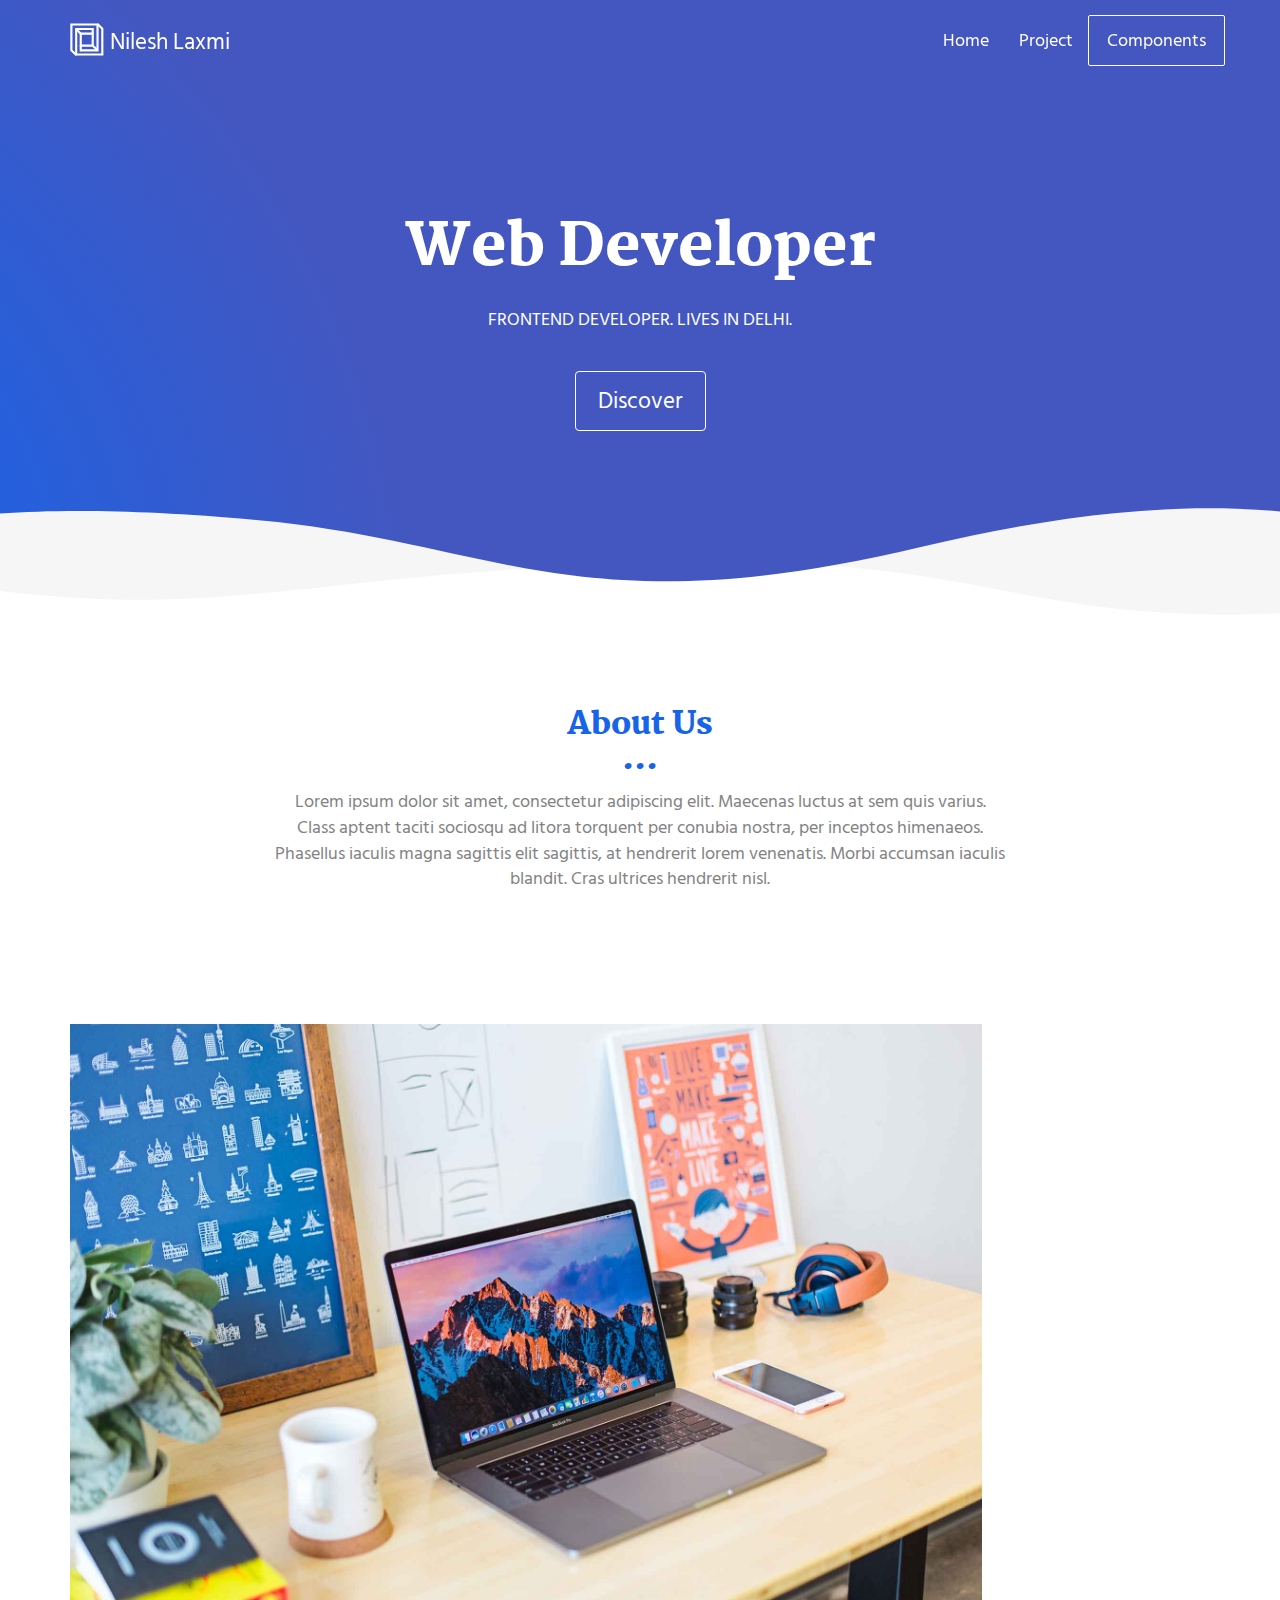
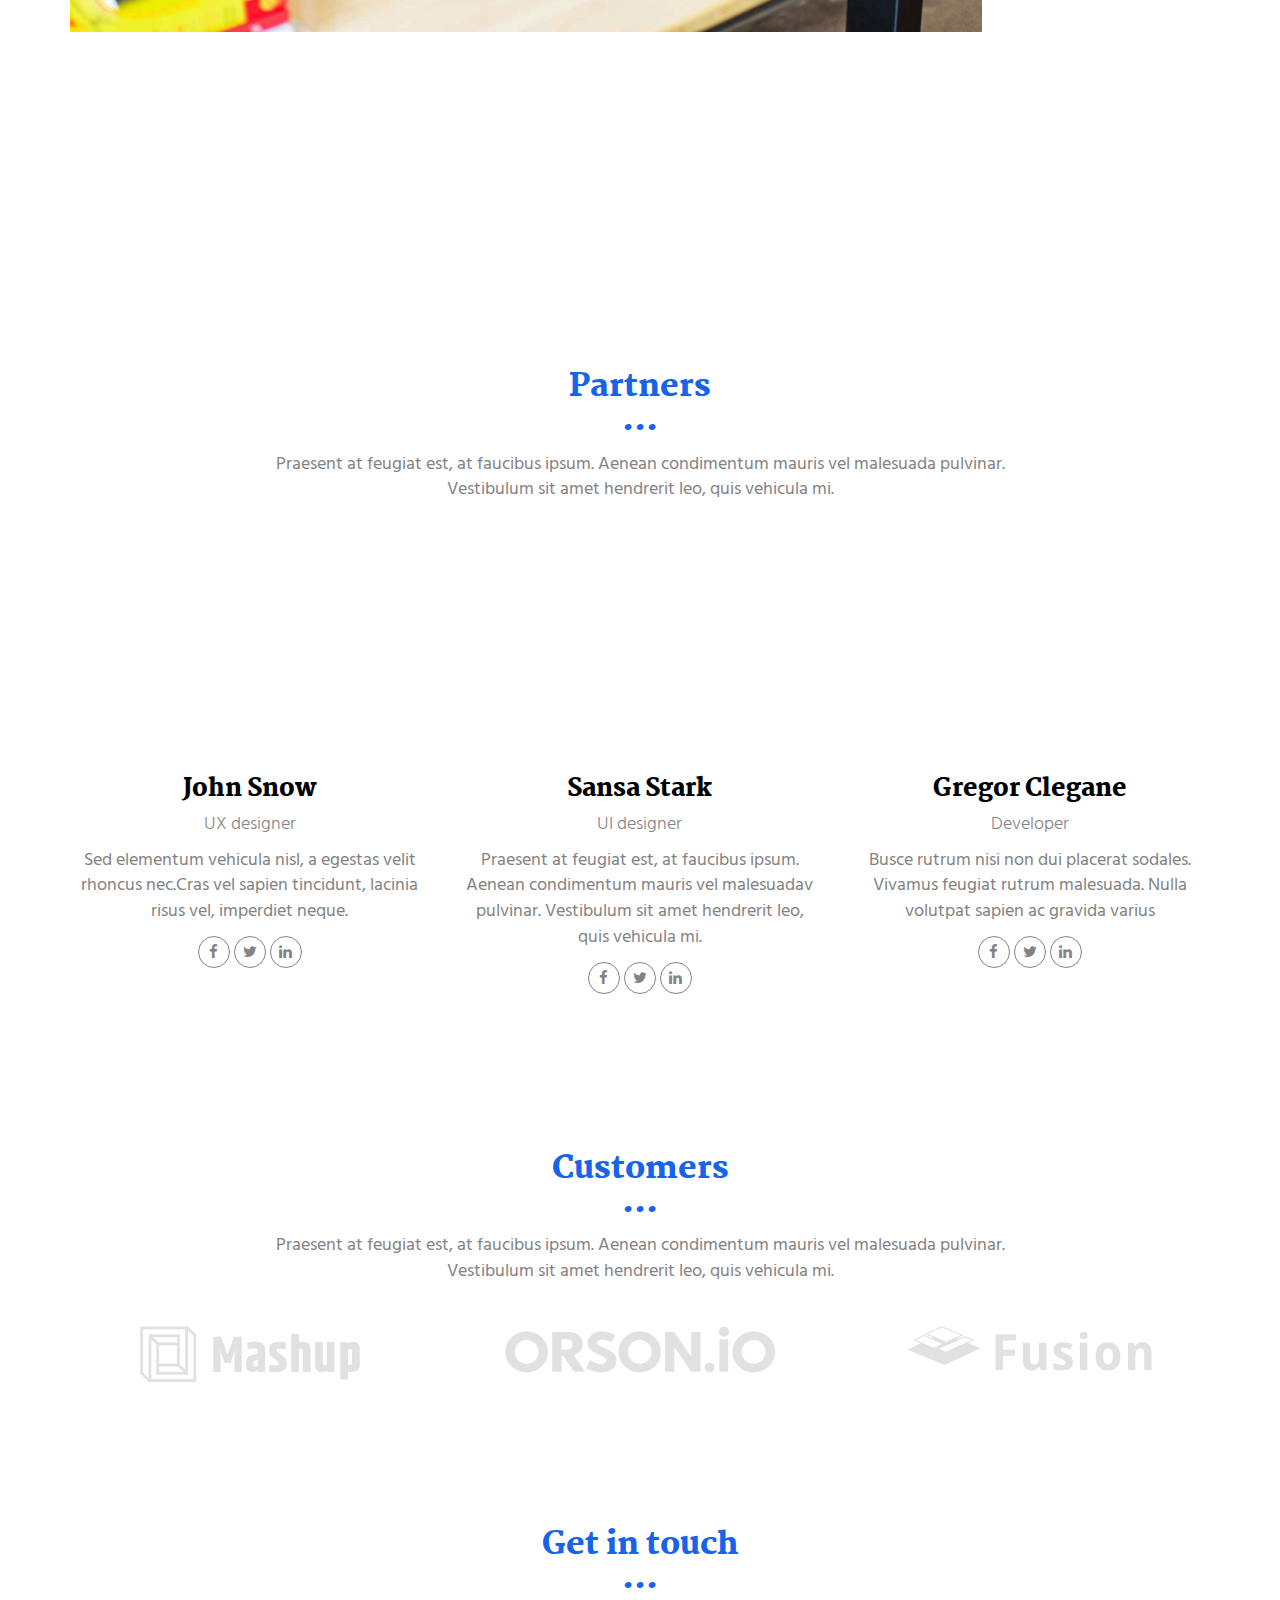
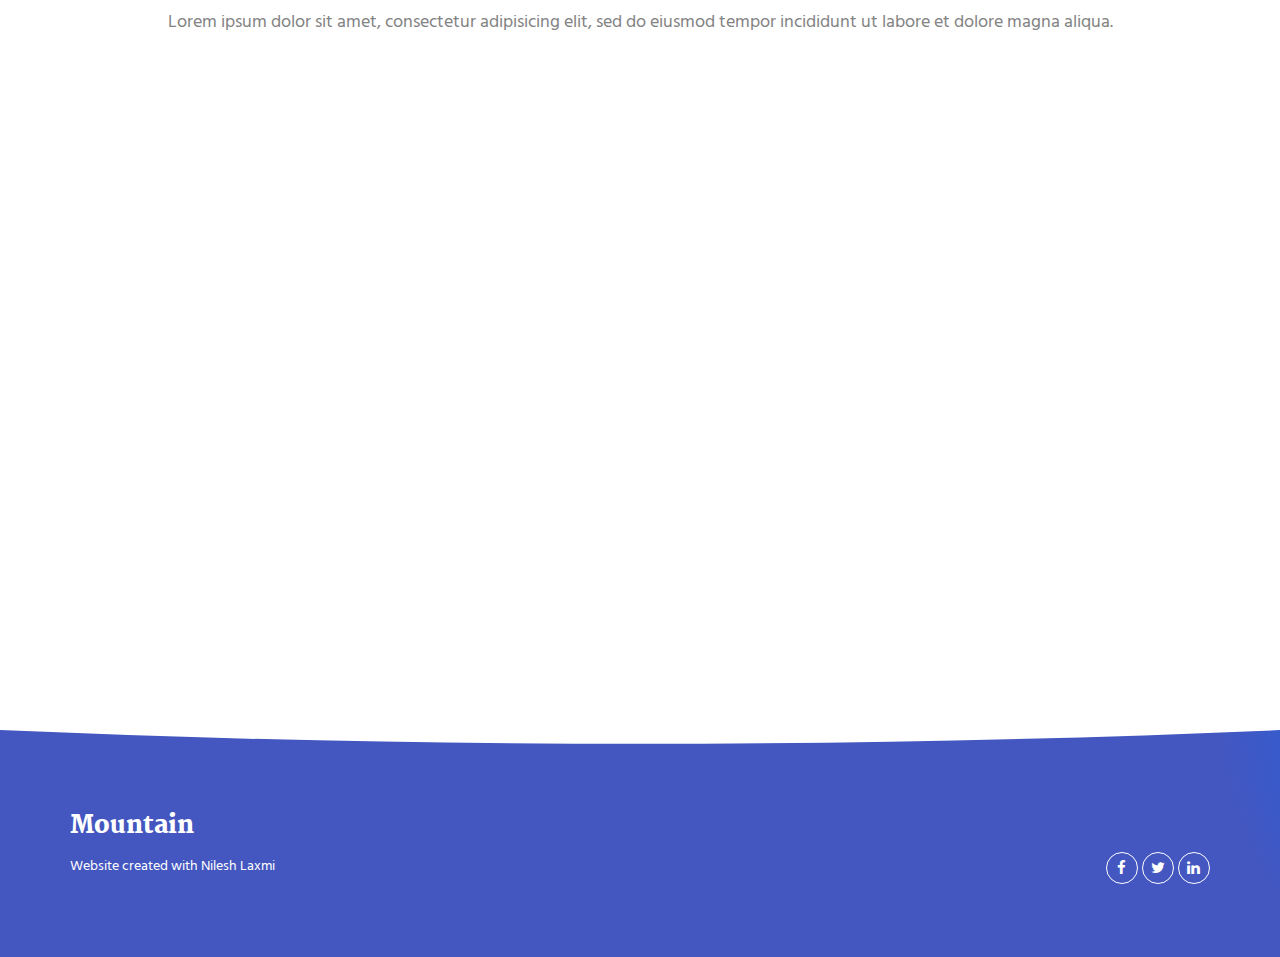
==== commit c2ba1790: "updated mountain template" ====
--- a/mountain/index.html
+++ b/mountain/index.html
@@ -7,7 +7,7 @@
   <meta content="width=device-width,initial-scale=1" name="viewport">
   <meta content="description" name="description">
   <meta name="google" content="notranslate" />
-  <meta content="Mashup templates have been developped by Orson.io team" name="author">
+  <meta content="Portfolio template" name="author">
 
   <!-- Disable tap highlight on IE -->
   <meta name="msapplication-tap-highlight" content="no">
@@ -19,7 +19,7 @@
   <link href="" rel="stylesheet">
 
 
-  <title>Title page</title>
+  <title>Portfolio</title>
 
 <link href="./main.550dcf66.css" rel="stylesheet"></head>
 
@@ -36,7 +36,7 @@
         </button>
         <a class="navbar-brand" href="./index.html" title="">
           <img src="./assets/images/mashup-icon.svg" class="navbar-logo-img" alt="">
-          Mashup Template
+          Nilesh Laxmi
         </a>
       </div>
 
@@ -61,8 +61,8 @@
     <div class="container">
       <div class="row">
         <div class="col-xs-12">
-          <h1>Mountain</h1>
-          <p>WELCOME TO MOUNTAIN WEBSITE. AGENCY IN BERLIN.</p>
+          <h1>Web Developer</h1>
+          <p>FRONTEND DEVELOPER. LIVES IN DELHI.</p>
           <br>
           <a href="./project.html" class="btn btn-default btn-lg" title="">Discover</a>
         </div>
@@ -319,7 +319,7 @@
 
         <div class="row">
           <div class="col-xs-12 col-sm-7">
-            <p><small>Website created with <a href="http://www.mashup-template.com/" title="Create website with free html template">Mashup Template</a>/<a href="https://www.unsplash.com/" title="Beautiful Free Images">Unsplash</a></small>
+            <p><small>Website created with <a href="http://www.mashup-template.com/" title="Create website with free html template">Nilesh Laxmi</a></small>
             </p>
           </div>
           <div class="col-xs-12 col-sm-5">
